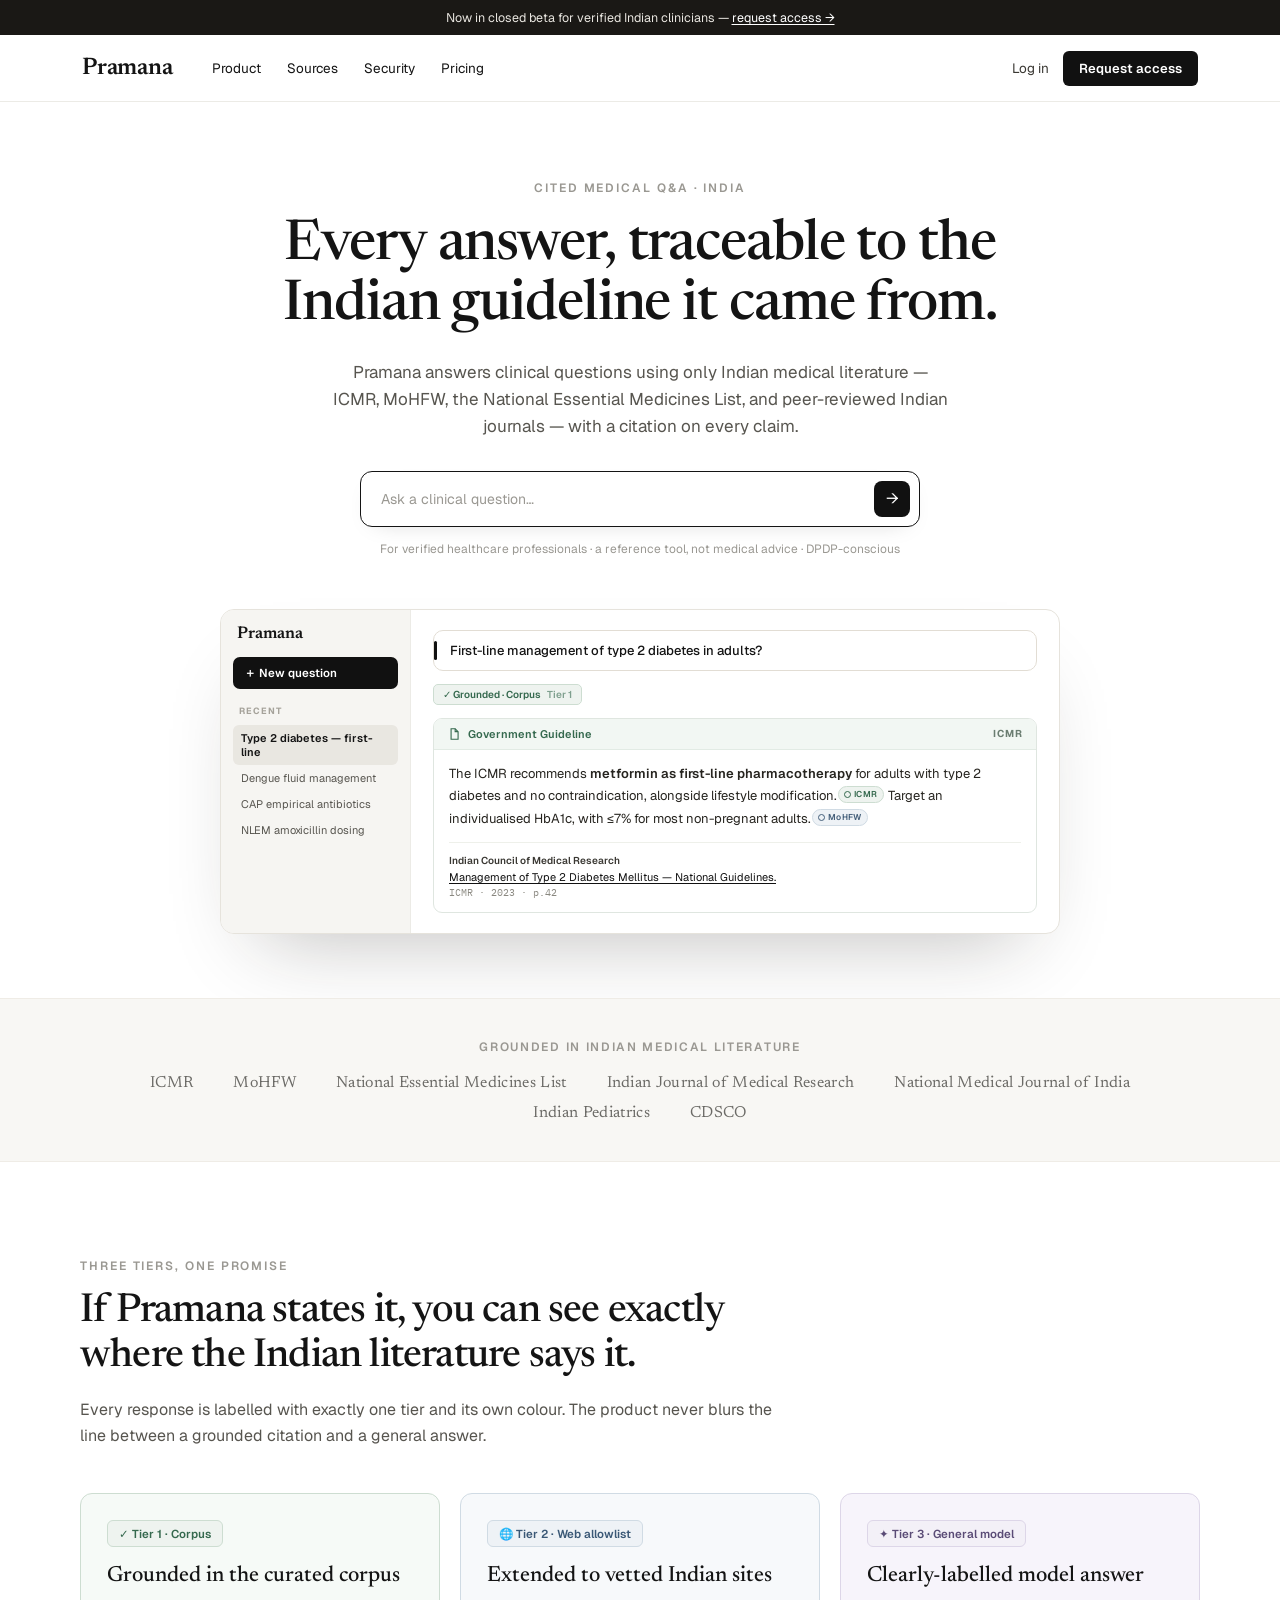
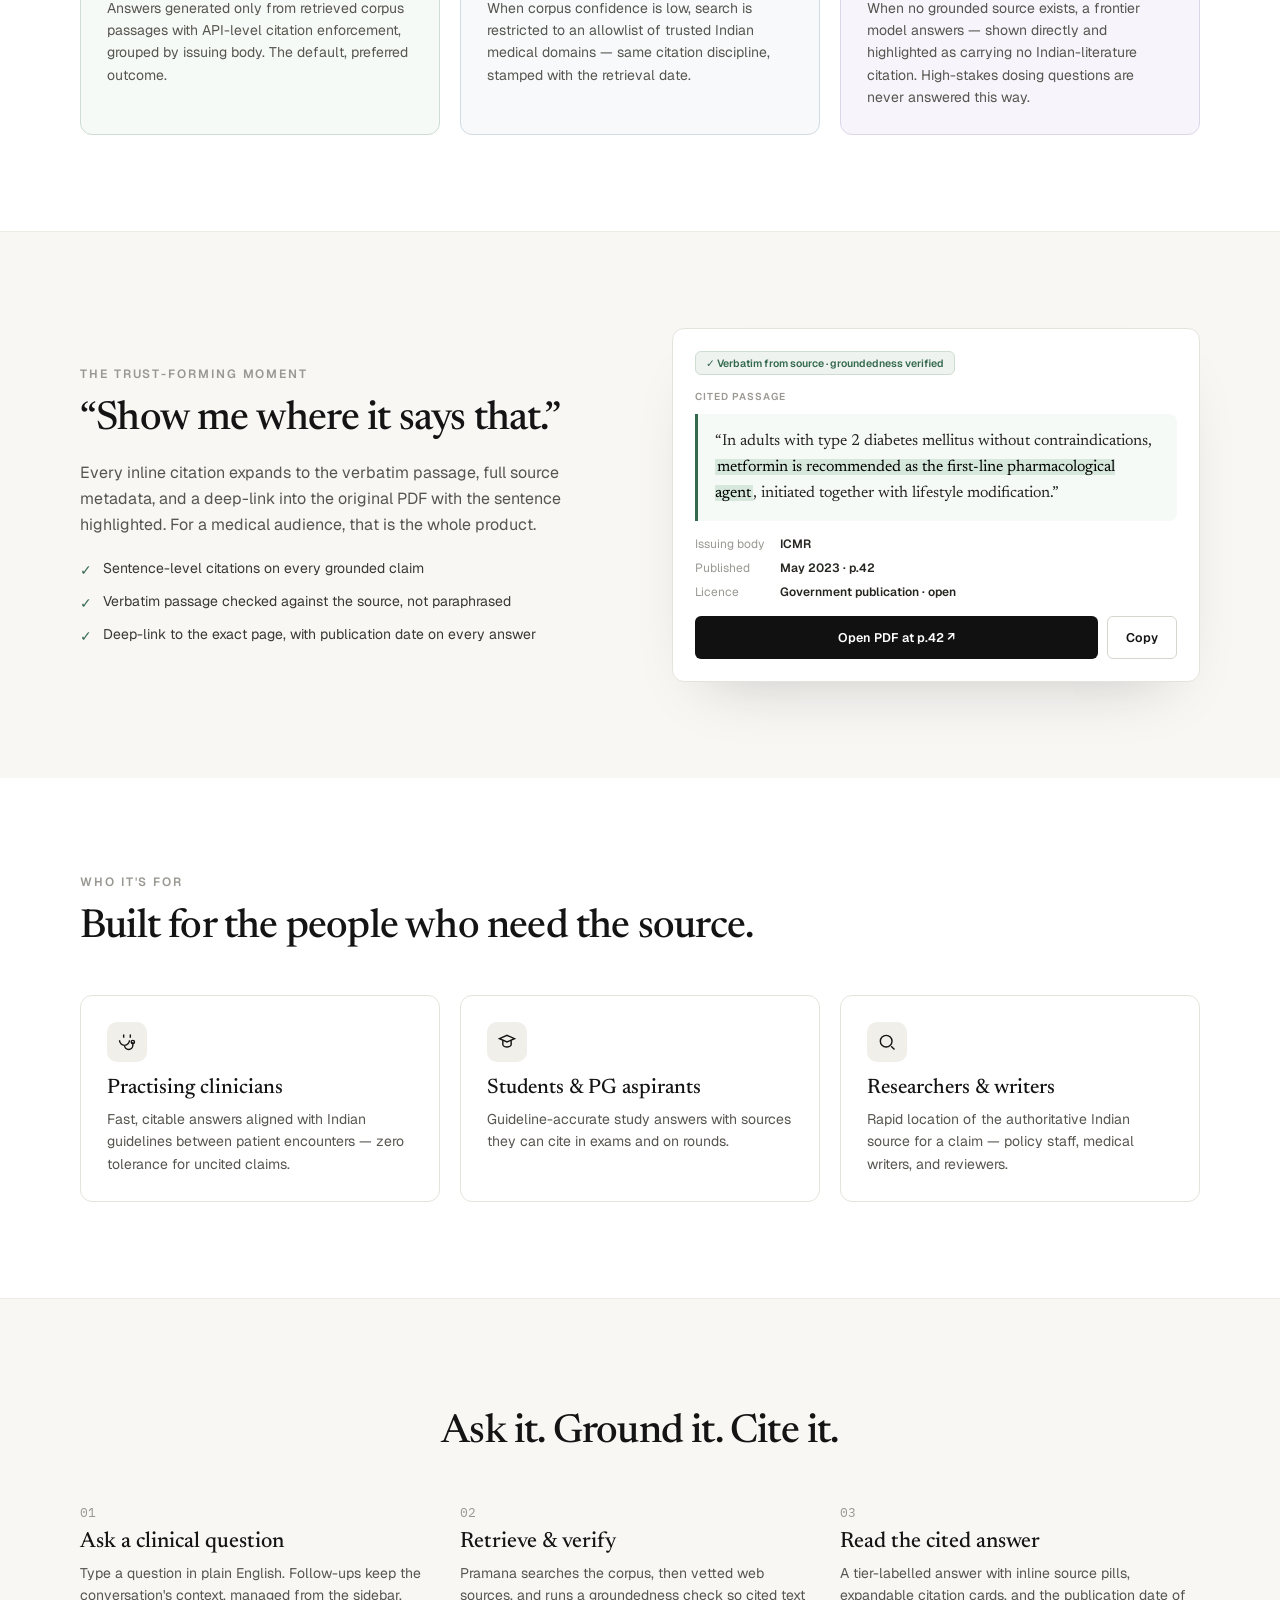
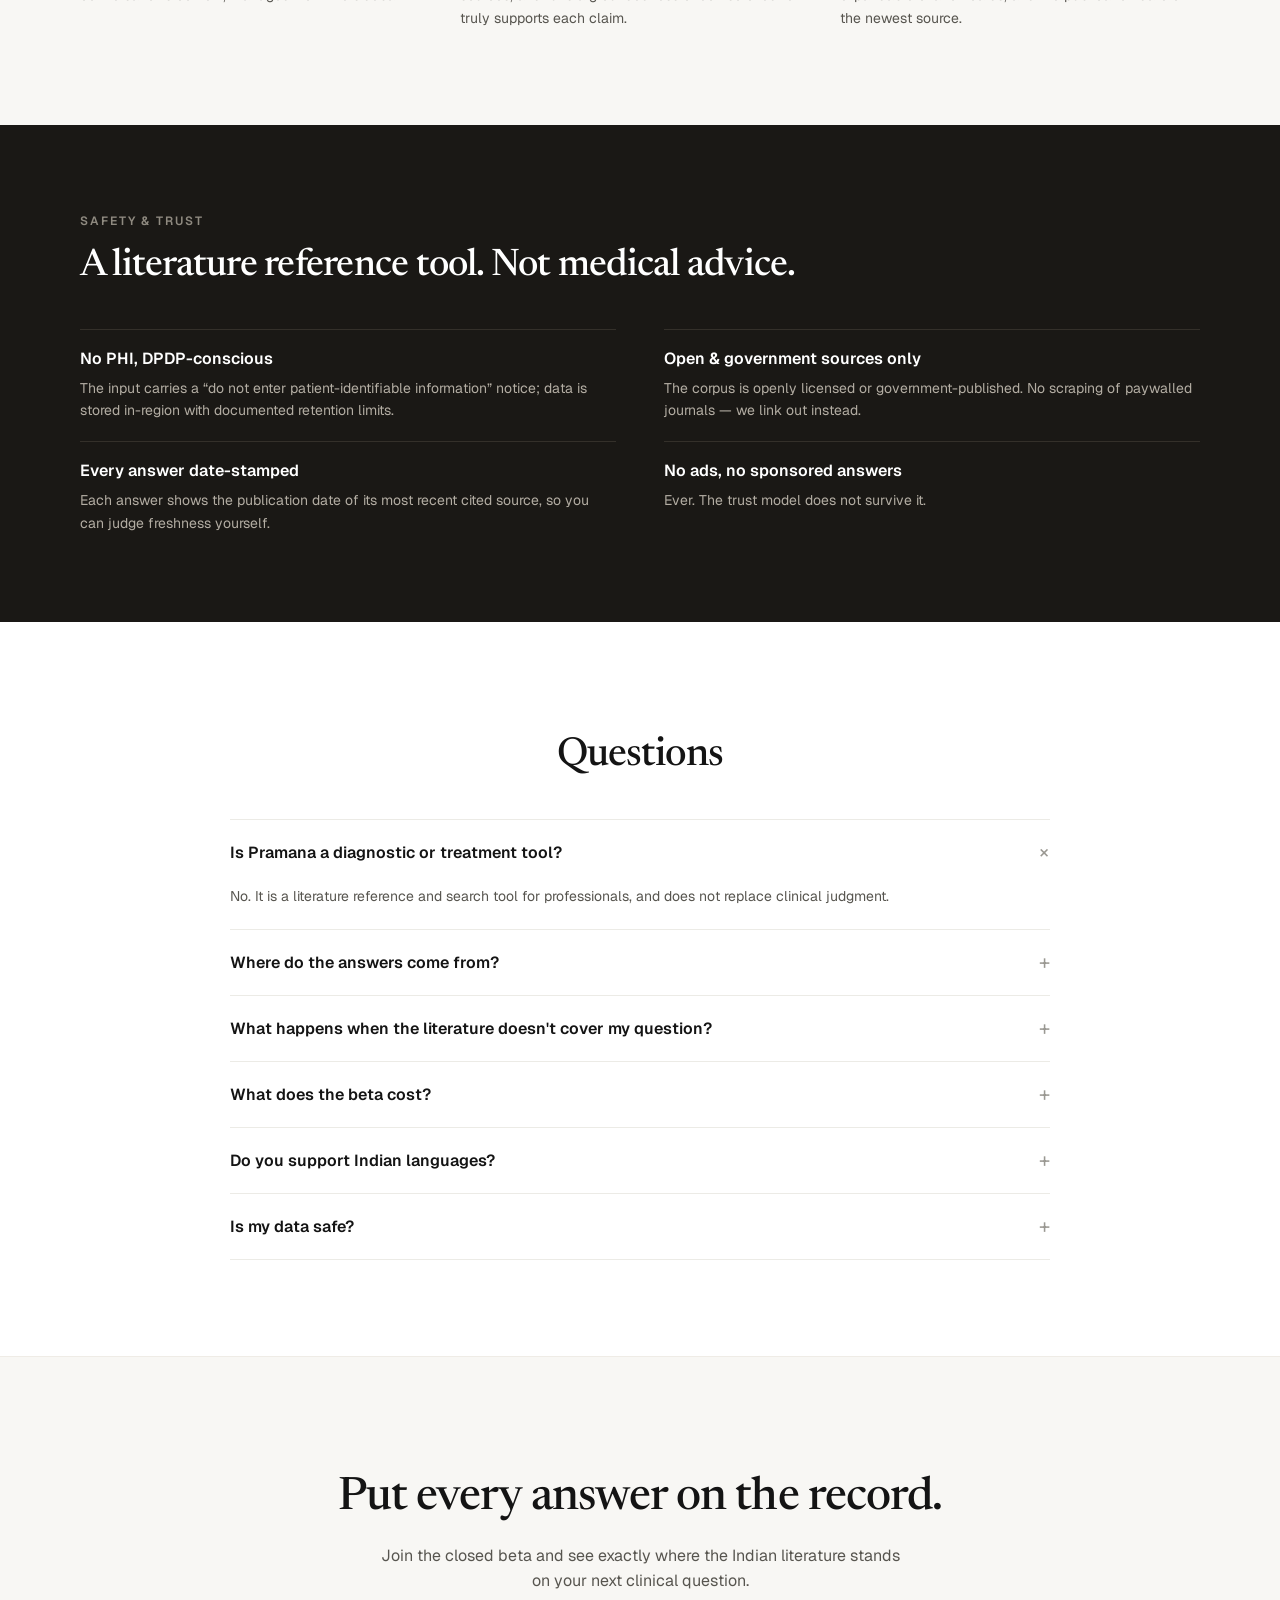
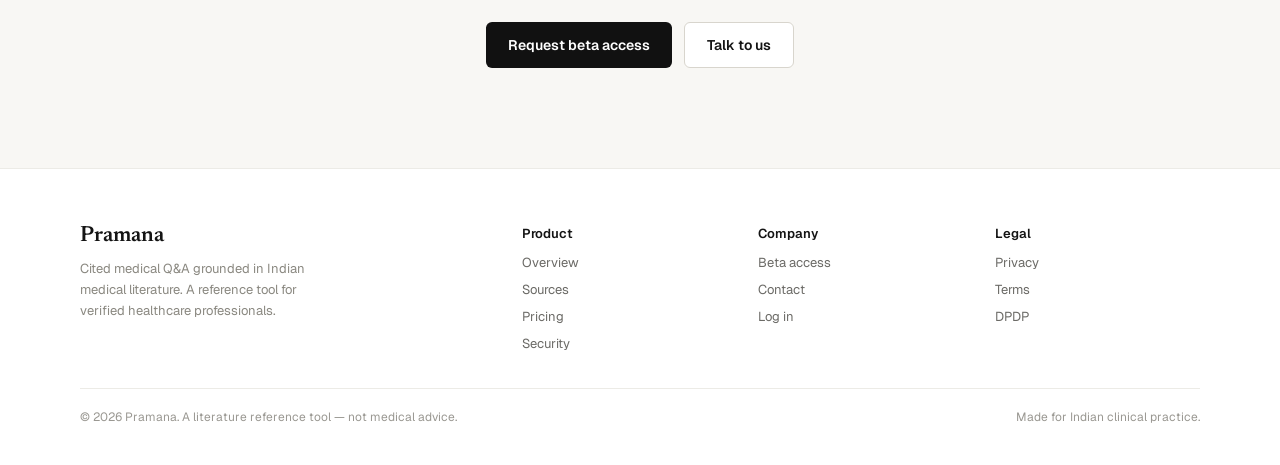
==== index.html @ a9b5ca3e "Pramana MVP prototype — marketing site, doctor app, admin portal Front-end implementation of the com" ====
<!DOCTYPE html>
<html lang="en">
<head>
<meta charset="utf-8">
<meta name="viewport" content="width=device-width, initial-scale=1">
<title>Pramana — Every answer, traceable to the Indian guideline it came from</title>
<link rel="preconnect" href="https://fonts.googleapis.com">
<link rel="preconnect" href="https://fonts.gstatic.com" crossorigin>
<link href="https://fonts.googleapis.com/css2?family=Geist:wght@400;500;600;700&family=Newsreader:opsz,wght@6..72,400;6..72,500;6..72,600&family=IBM+Plex+Mono:wght@400;500&display=swap" rel="stylesheet">
<link rel="stylesheet" href="css/styles.css">
<link rel="stylesheet" href="css/site.css">
</head>
<body class="sitepage">

  <div class="announce">Now in closed beta for verified Indian clinicians — <a data-open-access>request access →</a></div>

  <nav class="site-nav">
    <div class="wrap-n site-nav-inner">
      <div class="site-nav-l">
        <a class="site-logo" href="index.html">Pramana</a>
        <div class="site-links">
          <a href="#tiers">Product</a><a href="#sources">Sources</a><a href="#security">Security</a><a href="#pricing">Pricing</a>
        </div>
      </div>
      <div class="site-nav-r">
        <a class="login-link" href="app.html">Log in</a>
        <button class="cta-btn" data-open-access>Request access</button>
      </div>
    </div>
  </nav>

  <!-- HERO -->
  <header class="hero">
    <div class="hero-inner">
      <div class="eyebrow">Cited medical Q&amp;A · India</div>
      <h1>Every answer, traceable to the<br>Indian guideline it came from.</h1>
      <p class="hero-sub">Pramana answers clinical questions using only Indian medical literature — ICMR, MoHFW, the National Essential Medicines List, and peer-reviewed Indian journals — with a citation on every claim.</p>
      <form class="hero-ask" id="heroAsk">
        <input type="text" placeholder="Ask a clinical question…" aria-label="Ask a clinical question">
        <button type="submit" aria-label="Ask">→</button>
      </form>
      <div class="hero-trust">For verified healthcare professionals · a reference tool, not medical advice · DPDP-conscious</div>
    </div>

    <!-- product mock -->
    <div class="hero-mock">
      <div style="display:flex;">
        <div class="mock-side" style="width:190px;flex:none;background:#f6f5f2;border-right:1px solid #ecebe6;padding:14px 12px;">
          <div style="font-family:var(--serif);font-size:17px;font-weight:600;color:#141414;padding:2px 4px 14px;">Pramana</div>
          <div style="display:flex;align-items:center;gap:7px;background:#111;color:#fff;font-size:11.5px;font-weight:600;padding:8px 11px;border-radius:7px;">＋ New question</div>
          <div style="font-size:9px;font-weight:700;letter-spacing:.11em;text-transform:uppercase;color:#a5a29a;padding:16px 6px 8px;">Recent</div>
          <div style="padding:6px 8px;border-radius:6px;background:#e9e7e1;font-size:11px;font-weight:600;color:#141414;">Type 2 diabetes — first-line</div>
          <div style="padding:6px 8px;font-size:11px;color:#57554f;">Dengue fluid management</div>
          <div style="padding:6px 8px;font-size:11px;color:#57554f;">CAP empirical antibiotics</div>
          <div style="padding:6px 8px;font-size:11px;color:#57554f;">NLEM amoxicillin dosing</div>
        </div>
        <div style="flex:1;padding:20px 22px;text-align:left;">
          <div style="border:1px solid #e2ddd4;border-radius:10px;padding:11px 13px 11px 16px;position:relative;">
            <div style="position:absolute;left:0;top:10px;bottom:10px;width:3px;border-radius:3px;background:#111;"></div>
            <div style="font-size:13px;color:#141414;font-weight:500;">First-line management of type 2 diabetes in adults?</div>
          </div>
          <div style="margin-top:13px;display:inline-flex;align-items:center;gap:6px;background:#eef3ef;border:1px solid #cdddd1;color:#35694e;font-size:10px;font-weight:600;padding:3px 9px;border-radius:5px;">✓ Grounded · Corpus <span style="opacity:.6;">Tier&nbsp;1</span></div>
          <div style="margin-top:13px;border:1px solid #dfe6e0;border-radius:9px;overflow:hidden;">
            <div style="display:flex;align-items:center;justify-content:space-between;padding:8px 13px;background:#f2f7f3;border-bottom:1px solid #e2ebe4;">
              <div style="display:flex;align-items:center;gap:7px;color:#35694e;font-size:11px;font-weight:600;"><svg width="14" height="14" viewBox="0 0 24 24" fill="none" stroke="#35694e" stroke-width="1.9"><path d="M7 3h7l5 5v13H7z"/><path d="M14 3v5h5"/></svg>Government Guideline</div>
              <div style="font-size:10px;font-weight:700;letter-spacing:.09em;color:#6b7d71;">ICMR</div>
            </div>
            <div style="padding:13px 15px;">
              <div style="font-size:13px;line-height:1.75;color:#26241f;">The ICMR recommends <b style="font-weight:600;">metformin as first-line pharmacotherapy</b> for adults with type 2 diabetes and no contraindication, alongside lifestyle modification.<span class="pill"><span class="dotc"></span>ICMR</span> Target an individualised HbA1c, with ≤7% for most non-pregnant adults.<span class="pill mohfw"><span class="dotc"></span>MoHFW</span></div>
              <div style="margin-top:11px;padding-top:11px;border-top:1px solid #eef0ea;">
                <div style="font-size:10px;font-weight:600;color:#3a3833;">Indian Council of Medical Research</div>
                <a style="display:block;margin-top:3px;font-size:11px;color:#111;text-decoration:underline;text-underline-offset:2px;">Management of Type 2 Diabetes Mellitus — National Guidelines.</a>
                <div style="margin-top:2px;font-size:9.5px;color:#8a8880;font-family:var(--mono);">ICMR · 2023 · p.42</div>
              </div>
            </div>
          </div>
        </div>
      </div>
    </div>
  </header>

  <!-- TRUST STRIP -->
  <section class="trust" id="sources">
    <div class="eyebrow" style="letter-spacing:.14em;">Grounded in Indian medical literature</div>
    <div class="trust-row wrap">
      <span>ICMR</span><span>MoHFW</span><span>National Essential Medicines List</span><span>Indian Journal of Medical Research</span><span>National Medical Journal of India</span><span>Indian Pediatrics</span><span>CDSCO</span>
    </div>
  </section>

  <!-- THREE TIERS -->
  <section class="section" id="tiers">
    <div class="wrap">
      <div style="max-width:720px;">
        <div class="eyebrow">Three tiers, one promise</div>
        <h2>If Pramana states it, you can see exactly where the Indian literature says it.</h2>
        <p class="section-sub">Every response is labelled with exactly one tier and its own colour. The product never blurs the line between a grounded citation and a general answer.</p>
      </div>
      <div class="grid3">
        <div class="tier-card t1">
          <span class="tier-badge b1">✓ Tier 1 · Corpus</span>
          <h3>Grounded in the curated corpus</h3>
          <p>Answers generated only from retrieved corpus passages with API-level citation enforcement, grouped by issuing body. The default, preferred outcome.</p>
        </div>
        <div class="tier-card t2">
          <span class="tier-badge b2">🌐 Tier 2 · Web allowlist</span>
          <h3>Extended to vetted Indian sites</h3>
          <p>When corpus confidence is low, search is restricted to an allowlist of trusted Indian medical domains — same citation discipline, stamped with the retrieval date.</p>
        </div>
        <div class="tier-card t3">
          <span class="tier-badge b3">✦ Tier 3 · General model</span>
          <h3>Clearly-labelled model answer</h3>
          <p>When no grounded source exists, a frontier model answers — shown directly and highlighted as carrying no Indian-literature citation. High-stakes dosing questions are never answered this way.</p>
        </div>
      </div>
    </div>
  </section>

  <!-- CITATION FEATURE -->
  <section class="section alt" id="security">
    <div class="wrap grid2">
      <div>
        <div class="eyebrow">The trust-forming moment</div>
        <h2>“Show me where it says that.”</h2>
        <p class="section-sub">Every inline citation expands to the verbatim passage, full source metadata, and a deep-link into the original PDF with the sentence highlighted. For a medical audience, that is the whole product.</p>
        <div class="feature-checks">
          <div><span>✓</span>Sentence-level citations on every grounded claim</div>
          <div><span>✓</span>Verbatim passage checked against the source, not paraphrased</div>
          <div><span>✓</span>Deep-link to the exact page, with publication date on every answer</div>
        </div>
      </div>
      <div class="cite-demo">
        <span class="tier-badge b1" style="font-size:10.5px;padding:4px 10px;">✓ Verbatim from source · groundedness verified</span>
        <div style="margin-top:15px;font-size:10px;font-weight:600;letter-spacing:.1em;text-transform:uppercase;color:#9a9892;">Cited passage</div>
        <div class="cite-demo-quote">“In adults with type 2 diabetes mellitus without contraindications, <mark>metformin is recommended as the first-line pharmacological agent</mark>, initiated together with lifestyle modification.”</div>
        <dl class="cite-demo-grid">
          <dt>Issuing body</dt><dd>ICMR</dd>
          <dt>Published</dt><dd>May 2023 · p.42</dd>
          <dt>Licence</dt><dd>Government publication · open</dd>
        </dl>
        <div style="margin-top:16px;display:flex;gap:9px;">
          <button class="cta-btn" style="flex:1;padding:12px;font-size:12.5px;">Open PDF at p.42 ↗</button>
          <button class="ghost-btn" style="padding:12px 18px;font-size:12.5px;">Copy</button>
        </div>
      </div>
    </div>
  </section>

  <!-- AUDIENCE -->
  <section class="section">
    <div class="wrap">
      <div style="max-width:720px;">
        <div class="eyebrow">Who it's for</div>
        <h2>Built for the people who need the source.</h2>
      </div>
      <div class="grid3">
        <div class="aud-card">
          <div class="aud-icon"><svg width="20" height="20" viewBox="0 0 24 24" fill="none" stroke="currentColor" stroke-width="1.7"><path d="M8 3v4M16 3v4M3 10a6 6 0 0 0 12 0M9 16a5 5 0 0 0 10 0v-4"/><circle cx="19" cy="12" r="2"/></svg></div>
          <h3>Practising clinicians</h3>
          <p>Fast, citable answers aligned with Indian guidelines between patient encounters — zero tolerance for uncited claims.</p>
        </div>
        <div class="aud-card">
          <div class="aud-icon"><svg width="20" height="20" viewBox="0 0 24 24" fill="none" stroke="currentColor" stroke-width="1.7"><path d="M3 8l9-4 9 4-9 4z"/><path d="M7 10v5c0 1.5 2.2 3 5 3s5-1.5 5-3v-5"/></svg></div>
          <h3>Students &amp; PG aspirants</h3>
          <p>Guideline-accurate study answers with sources they can cite in exams and on rounds.</p>
        </div>
        <div class="aud-card">
          <div class="aud-icon"><svg width="20" height="20" viewBox="0 0 24 24" fill="none" stroke="currentColor" stroke-width="1.7"><circle cx="11" cy="11" r="7"/><path d="M21 21l-4-4"/></svg></div>
          <h3>Researchers &amp; writers</h3>
          <p>Rapid location of the authoritative Indian source for a claim — policy staff, medical writers, and reviewers.</p>
        </div>
      </div>
    </div>
  </section>

  <!-- HOW IT WORKS -->
  <section class="section alt">
    <div class="wrap">
      <h2 style="text-align:center;">Ask it. Ground it. Cite it.</h2>
      <div class="grid3" style="margin-top:48px;">
        <div class="step"><div class="step-num">01</div><h3>Ask a clinical question</h3><p>Type a question in plain English. Follow-ups keep the conversation's context, managed from the sidebar.</p></div>
        <div class="step"><div class="step-num">02</div><h3>Retrieve &amp; verify</h3><p>Pramana searches the corpus, then vetted web sources, and runs a groundedness check so cited text truly supports each claim.</p></div>
        <div class="step"><div class="step-num">03</div><h3>Read the cited answer</h3><p>A tier-labelled answer with inline source pills, expandable citation cards, and the publication date of the newest source.</p></div>
      </div>
    </div>
  </section>

  <!-- SAFETY -->
  <section class="dark">
    <div class="wrap">
      <div style="max-width:720px;">
        <div class="eyebrow">Safety &amp; trust</div>
        <h2>A literature reference tool. Not medical advice.</h2>
      </div>
      <div class="dark-grid">
        <div><h3>No PHI, DPDP-conscious</h3><p>The input carries a “do not enter patient-identifiable information” notice; data is stored in-region with documented retention limits.</p></div>
        <div><h3>Open &amp; government sources only</h3><p>The corpus is openly licensed or government-published. No scraping of paywalled journals — we link out instead.</p></div>
        <div><h3>Every answer date-stamped</h3><p>Each answer shows the publication date of its most recent cited source, so you can judge freshness yourself.</p></div>
        <div><h3>No ads, no sponsored answers</h3><p>Ever. The trust model does not survive it.</p></div>
      </div>
    </div>
  </section>

  <!-- FAQ -->
  <section class="section" id="pricing">
    <div style="max-width:820px;margin:0 auto;">
      <h2 style="text-align:center;">Questions</h2>
      <div style="margin-top:40px;" id="faq">
        <div class="faq-item open">
          <div class="faq-q"><h3>Is Pramana a diagnostic or treatment tool?</h3><span class="faq-toggle">+</span></div>
          <div class="faq-a"><p>No. It is a literature reference and search tool for professionals, and does not replace clinical judgment.</p></div>
        </div>
        <div class="faq-item">
          <div class="faq-q"><h3>Where do the answers come from?</h3><span class="faq-toggle">+</span></div>
          <div class="faq-a"><p>A hand-curated corpus of Indian medical literature — ICMR, MoHFW, the NLEM, and open-access Indian journals — plus a vetted allowlist of Indian medical domains.</p></div>
        </div>
        <div class="faq-item">
          <div class="faq-q"><h3>What happens when the literature doesn't cover my question?</h3><span class="faq-toggle">+</span></div>
          <div class="faq-a"><p>You get a general model answer, shown directly and clearly highlighted as carrying no Indian-literature citation — never disguised as a grounded answer. High-stakes dosing and interaction questions are withheld rather than answered without a source.</p></div>
        </div>
        <div class="faq-item">
          <div class="faq-q"><h3>What does the beta cost?</h3><span class="faq-toggle">+</span></div>
          <div class="faq-a"><p>The closed beta is free for verified clinicians — no card required. Pricing will be announced before general availability.</p></div>
        </div>
        <div class="faq-item">
          <div class="faq-q"><h3>Do you support Indian languages?</h3><span class="faq-toggle">+</span></div>
          <div class="faq-a"><p>Not in the MVP — English input and output for now. Hindi and other languages are on the roadmap.</p></div>
        </div>
        <div class="faq-item">
          <div class="faq-q"><h3>Is my data safe?</h3><span class="faq-toggle">+</span></div>
          <div class="faq-a"><p>No patient-identifiable information is solicited, data is handled in-region under DPDP-conscious practices, and retention limits are documented in the privacy policy.</p></div>
        </div>
      </div>
    </div>
  </section>

  <!-- FINAL CTA -->
  <section class="section alt" style="padding:100px 32px;">
    <div style="max-width:760px;margin:0 auto;text-align:center;">
      <h2 style="font-size:clamp(32px,4vw,46px);">Put every answer on the record.</h2>
      <p class="section-sub" style="max-width:540px;margin-left:auto;margin-right:auto;">Join the closed beta and see exactly where the Indian literature stands on your next clinical question.</p>
      <div style="margin-top:28px;display:flex;justify-content:center;gap:12px;flex-wrap:wrap;">
        <button class="cta-btn lg" data-open-access>Request beta access</button>
        <button class="ghost-btn" data-open-access>Talk to us</button>
      </div>
    </div>
  </section>

  <!-- FOOTER -->
  <footer class="site-footer">
    <div class="wrap footer-grid">
      <div>
        <div style="font-family:var(--serif);font-size:22px;font-weight:600;color:var(--ink);">Pramana</div>
        <p style="font-size:13px;line-height:1.6;color:var(--faint);margin:12px 0 0;max-width:260px;">Cited medical Q&amp;A grounded in Indian medical literature. A reference tool for verified healthcare professionals.</p>
      </div>
      <div class="footer-col"><div class="footer-head">Product</div><a href="#tiers">Overview</a><a href="#sources">Sources</a><a href="#pricing">Pricing</a><a href="#security">Security</a></div>
      <div class="footer-col"><div class="footer-head">Company</div><a data-open-access>Beta access</a><a data-open-access>Contact</a><a href="app.html">Log in</a></div>
      <div class="footer-col"><div class="footer-head">Legal</div><a>Privacy</a><a>Terms</a><a>DPDP</a></div>
    </div>
    <div class="wrap footer-base">
      <div>© 2026 Pramana. A literature reference tool — not medical advice.</div>
      <div>Made for Indian clinical practice.</div>
    </div>
  </footer>

  <!-- REQUEST ACCESS MODAL -->
  <div class="modal" id="accessModal" hidden>
    <div class="modal-scrim" data-close-access></div>
    <div class="modal-card" role="dialog" aria-modal="true" aria-label="Request beta access">
      <button class="modal-close" data-close-access aria-label="Close">×</button>
      <div id="accessFormWrap">
        <div class="modal-title">Request beta access</div>
        <p class="modal-sub">The closed beta is limited to verified Indian healthcare professionals. We review every request by hand — expect a reply within a week.</p>
        <form class="m-form" id="accessForm" autocomplete="off">
          <div class="m-field"><label>Full name</label><input id="raName" type="text" placeholder="Dr. …"></div>
          <div class="m-row">
            <div class="m-field"><label>Medical registration no.</label><input id="raReg" type="text" placeholder="e.g. 45678"></div>
            <div class="m-field"><label>State medical council</label>
              <select id="raCouncil">
                <option value="">Select…</option>
                <option>National Medical Commission</option><option>Maharashtra</option><option>Karnataka</option>
                <option>Tamil Nadu</option><option>Delhi</option><option>Kerala</option><option>Telangana</option>
                <option>West Bengal</option><option>Other</option>
              </select>
            </div>
          </div>
          <div class="m-row">
            <div class="m-field"><label>Specialty</label><input id="raSpec" type="text" placeholder="e.g. Internal medicine"></div>
            <div class="m-field"><label>Institution</label><input id="raInst" type="text" placeholder="Hospital / clinic / college"></div>
          </div>
          <div class="m-field"><label>Work email</label><input id="raEmail" type="email" placeholder="you@hospital.in"></div>
          <button class="cta-btn lg" type="submit" style="width:100%;margin-top:4px;">Request access</button>
          <p class="m-note">Registration details are used only to verify professional status during the beta. Free for beta — no card required.</p>
        </form>
      </div>
      <div class="m-success" id="accessSuccess" hidden>
        <div class="tickring">✓</div>
        <h3>Request received</h3>
        <p>Thanks — we verify every request by hand. You'll hear from us at the email you provided, usually within a week.</p>
      </div>
    </div>
  </div>

  <script src="js/site.js"></script>
</body>
</html>
---- css/styles.css ----
/* ============================================================
   Pramana — design tokens lifted from the User Flow canvas
   ============================================================ */
:root{
  /* surface */
  --canvas:#f2f0ec;
  --dot:#dbd7cf;
  --paper:#ffffff;
  --paper-soft:#f8f7f4;
  --line:#e6e3dc;
  --line-2:#e2ddd4;
  --line-soft:#efece6;
  --hair:#f1efe9;

  /* ink */
  --ink:#141414;
  --ink-2:#1c1a17;
  --body:#3a3833;
  --muted:#57554f;
  --muted-2:#6b6a66;
  --faint:#8a8880;
  --faint-2:#9a9892;
  --disabled:#c3bfb6;

  /* Tier 1 — corpus / green */
  --t1:#35694e;
  --t1-bg:#eef3ef;
  --t1-br:#cdddd1;
  --t1-soft:#f2f7f3;
  --t1-quote:#f6faf7;
  --t1-mark:#d6e7dc;

  /* Tier 2 — web allowlist / blue */
  --t2:#3a5876;
  --t2-ink:#445f7a;
  --t2-bg:#eef2f6;
  --t2-br:#d0dbe4;
  --t2-soft:#f2f5f9;

  /* Tier 3 — general model / purple */
  --t3:#6a5a86;
  --t3-ink:#5a4b76;
  --t3-bg:#f3f0f7;
  --t3-br:#ddd6e8;
  --t3-soft:#ece6f2;
  --t3-paper:#fdfbff;

  --radius-card:10px;
  --radius-block:9px;
  --shadow-card:0 20px 44px -26px rgba(30,28,24,.22);
  --shadow-pop:0 24px 60px -22px rgba(30,28,24,.34);

  --sans:'Geist',system-ui,-apple-system,sans-serif;
  --serif:'Newsreader',Georgia,serif;
  --mono:'IBM Plex Mono',ui-monospace,monospace;
}

*{box-sizing:border-box;}
html,body{height:100%;}
body{
  margin:0;
  font-family:var(--sans);
  color:var(--ink-2);
  background:var(--canvas);
  background-image:radial-gradient(var(--dot) 1px,transparent 1px);
  background-size:27px 27px;
  -webkit-font-smoothing:antialiased;
  text-rendering:optimizeLegibility;
}
a{color:var(--ink);text-decoration:none;}
button{font-family:inherit;}

/* ---- stage / device frame ---- */
.stage{
  min-height:100%;
  display:flex;
  align-items:center;
  justify-content:center;
  padding:32px 20px;
}
.app{
  width:100%;
  max-width:560px;
  height:min(880px,calc(100vh - 64px));
  background:var(--paper);
  border:1px solid var(--line);
  border-radius:16px;
  box-shadow:var(--shadow-card);
  display:flex;
  flex-direction:column;
  overflow:hidden;
  position:relative;
}

/* ---- top bar ---- */
.topbar{
  height:54px;flex:none;
  display:flex;align-items:center;justify-content:space-between;
  padding:0 18px;
  border-bottom:1px solid var(--line-soft);
}
.brand{display:flex;align-items:baseline;gap:9px;}
.brand-name{font-family:var(--serif);font-size:18px;font-weight:600;color:var(--ink);letter-spacing:-.01em;}
.brand-tag{font-size:9.5px;font-weight:600;letter-spacing:.11em;text-transform:uppercase;color:var(--faint-2);}
.icon-btn{
  width:32px;height:32px;border-radius:8px;border:1px solid var(--line-2);
  background:var(--paper);color:var(--muted);display:flex;align-items:center;justify-content:center;
  cursor:pointer;transition:background .15s,border-color .15s;
}
.icon-btn:hover{background:var(--paper-soft);border-color:#d8d3c9;color:var(--ink);}

/* ---- viewport (scroll region) ---- */
.viewport{
  flex:1;min-height:0;overflow-y:auto;overflow-x:hidden;
  scroll-behavior:smooth;
}
.viewport::-webkit-scrollbar{width:9px;}
.viewport::-webkit-scrollbar-thumb{background:#e0dbd1;border-radius:9px;border:2px solid var(--paper);}

.screen{padding:22px 24px 26px;animation:fade .34s ease both;}
@keyframes fade{from{opacity:0;transform:translateY(6px);}to{opacity:1;transform:none;}}

/* ============================================================
   SCREEN 1 — First run / consent
   ============================================================ */
.consent{background:var(--paper-soft);min-height:100%;display:flex;flex-direction:column;justify-content:center;gap:16px;padding:34px 30px;}
.consent-badge{
  width:46px;height:46px;border-radius:10px;background:var(--ink);color:#fff;
  display:flex;align-items:center;justify-content:center;
}
.consent h1{font-family:var(--serif);font-size:28px;font-weight:500;color:var(--ink);letter-spacing:-.01em;margin:0;}
.consent-lead{font-size:13px;line-height:1.62;color:var(--muted);margin:0;}
.consent-lead b{color:var(--ink);font-weight:600;}
.consent-list{display:flex;flex-direction:column;gap:10px;margin:2px 0 0;}
.consent-list li{display:flex;gap:9px;align-items:flex-start;font-size:12.5px;color:var(--body);list-style:none;}
.consent-list .tick{color:var(--t1);margin-top:1px;flex:none;}
.consent-check{
  display:flex;gap:10px;align-items:center;margin-top:6px;padding:12px 14px;
  background:var(--paper);border:1px solid var(--line-2);border-radius:8px;
  font-size:12.5px;color:var(--body);cursor:pointer;user-select:none;transition:border-color .15s;
}
.consent-check:hover{border-color:#d8d3c9;}
.checkbox{
  width:19px;height:19px;border-radius:5px;border:1.5px solid #cdc7bb;background:var(--paper);
  display:inline-flex;align-items:center;justify-content:center;color:#fff;flex:none;transition:all .15s;
}
.consent-check[aria-checked="true"] .checkbox,.checkbox.on{background:var(--ink);border-color:var(--ink);}
.checkbox svg{opacity:0;transition:opacity .12s;}
.consent-check[aria-checked="true"] .checkbox svg,.checkbox.on svg{opacity:1;}
.consent ul{margin:0;padding:0;}

/* ---- buttons ---- */
.btn{
  border:none;border-radius:7px;font-size:13px;font-weight:600;padding:13px;cursor:pointer;
  font-family:inherit;transition:opacity .15s,transform .05s,background .15s;
  display:flex;align-items:center;justify-content:center;gap:8px;
}
.btn:active{transform:translateY(1px);}
.btn-dark{background:var(--ink);color:#fff;}
.btn-dark:hover{background:#000;}
.btn-dark[disabled]{background:var(--disabled);cursor:not-allowed;opacity:1;}
.btn-ghost{background:var(--paper);border:1px solid var(--line-2);color:var(--body);}
.btn-ghost:hover{background:var(--paper-soft);border-color:#d8d3c9;}

/* ============================================================
   SCREEN 2 — Empty home
   ============================================================ */
.home-hero{text-align:center;margin-top:14px;}
.home-hero h2{font-family:var(--serif);font-size:26px;font-weight:500;color:var(--ink);letter-spacing:-.01em;line-height:1.22;margin:0;}
.home-privacy{margin-top:12px;display:flex;justify-content:center;align-items:center;gap:6px;font-size:10.5px;color:var(--t1);font-weight:600;}
.chips{margin-top:24px;display:flex;flex-wrap:wrap;justify-content:center;gap:8px;}
.chip{
  display:flex;align-items:center;gap:6px;border:1px solid var(--line-2);border-radius:999px;
  padding:8px 13px;font-size:11px;color:var(--body);cursor:pointer;background:var(--paper);transition:all .15s;
}
.chip:hover{border-color:#c9c3b7;background:var(--paper-soft);}
.chip svg{color:var(--muted-2);flex:none;}
.section-label{margin-top:28px;font-size:10px;font-weight:600;letter-spacing:.12em;text-transform:uppercase;color:var(--faint-2);}
.suggests{margin-top:12px;display:flex;flex-direction:column;gap:9px;}
.suggest{
  display:flex;align-items:center;gap:11px;padding:12px 14px;border:1px solid var(--line);border-radius:8px;
  font-size:12.5px;color:var(--body);cursor:pointer;background:var(--paper);transition:all .15s;text-align:left;
}
.suggest:hover{border-color:#d3cec3;background:var(--paper-soft);transform:translateY(-1px);}
.suggest .arrow{color:var(--ink);flex:none;}
.home-foot{
  margin-top:22px;padding:11px 14px;border:1px solid var(--line-soft);border-radius:8px;background:var(--paper-soft);
  font-size:9.5px;color:var(--faint-2);text-align:center;line-height:1.5;
}

/* ============================================================
   SCREEN 3 — Retrieving
   ============================================================ */
.query-echo{
  border:1px solid var(--line-2);border-radius:10px;padding:12px 14px 12px 17px;position:relative;background:var(--paper);
}
.query-echo::before{content:"";position:absolute;left:0;top:11px;bottom:11px;width:3px;border-radius:3px;background:var(--ink);}
.query-echo p{margin:0;font-size:13px;line-height:1.5;color:var(--ink);font-weight:500;}
.thinking{display:flex;align-items:center;gap:8px;font-size:11.5px;color:var(--muted-2);font-weight:500;margin:16px 0;}
.retrieve-card{border:1px solid var(--line);border-radius:var(--radius-block);padding:17px;display:flex;flex-direction:column;gap:13px;}
.retrieve-card h3{margin:0;font-size:11px;font-weight:600;color:var(--ink);letter-spacing:.04em;text-transform:uppercase;}
.rstep{display:flex;align-items:center;gap:11px;font-size:12.5px;color:var(--faint-2);transition:color .3s;}
.rstep.active{color:var(--ink);font-weight:600;}
.rstep.done{color:var(--body);}
.rstep .dot{width:17px;height:17px;border-radius:50%;border:1.5px solid var(--line-2);flex:none;display:inline-flex;align-items:center;justify-content:center;font-size:9px;color:#fff;transition:all .3s;}
.rstep.done .dot{background:var(--t1);border-color:var(--t1);}
.rstep.active .dot{border:2px solid #d8d3c9;border-top-color:var(--ink);animation:spin .7s linear infinite;background:transparent;}
.progress-bar{height:8px;border-radius:5px;margin-top:4px;background:linear-gradient(90deg,#f1efe9 30%,#e4e0d7 50%,#f1efe9 70%);background-size:220% 100%;animation:shimmer 1.3s linear infinite;}
@keyframes shimmer{from{background-position:120% 0;}to{background-position:-120% 0;}}
.retrieve-note{font-size:10.5px;color:var(--faint-2);text-align:center;margin:14px 0 0;}
.spinner{width:15px;height:15px;border-radius:50%;border:2px solid #d8d3c9;border-top-color:var(--ink);display:inline-block;flex:none;animation:spin .7s linear infinite;}
@keyframes spin{to{transform:rotate(360deg);}}

/* ============================================================
   SCREEN 4–7 — Answers
   ============================================================ */
.answer-head{display:flex;align-items:center;justify-content:space-between;gap:8px;margin:14px 0 0;flex-wrap:wrap;}
.answer-meta{display:flex;align-items:center;gap:9px;flex-wrap:wrap;}
.stamp{font-size:10px;color:var(--faint-2);}
.finished{display:flex;align-items:center;gap:5px;font-size:10px;color:var(--faint);cursor:pointer;}

/* tier badge */
.badge{display:inline-flex;align-items:center;gap:6px;font-size:10px;font-weight:600;padding:4px 10px;border-radius:5px;}
.badge .t{opacity:.6;}
.badge-t1{background:var(--t1-bg);border:1px solid var(--t1-br);color:var(--t1);}
.badge-t2{background:var(--t2-bg);border:1px solid var(--t2-br);color:var(--t2);}
.badge-t3{background:var(--t3-bg);border:1px solid var(--t3-br);color:var(--t3-ink);}

/* source-grouped answer card */
.src-card{border:1px solid var(--t1-br);border-radius:var(--radius-block);overflow:hidden;margin-top:14px;}
.src-card.web{border-color:var(--t2-br);}
.src-head{display:flex;align-items:center;justify-content:space-between;padding:9px 14px;background:var(--t1-soft);border-bottom:1px solid #e2ebe4;}
.src-card.web .src-head{background:var(--t2-soft);border-bottom-color:#e0e7ef;}
.src-head-l{display:flex;align-items:center;gap:8px;font-size:11px;font-weight:600;color:var(--t1);}
.src-card.web .src-head-l{color:var(--t2);}
.src-head-r{font-size:10px;font-weight:700;letter-spacing:.08em;color:#6b7d71;}
.src-card.web .src-head-r{color:#6b7684;}
.src-body{padding:14px 15px;}
.src-body .prose{font-size:12.5px;line-height:1.78;color:#26241f;}
.src-body .prose b{font-weight:600;}
.src-foot{margin-top:12px;padding-top:12px;border-top:1px solid var(--hair);}
.src-issuer{font-size:10px;font-weight:600;color:var(--body);}
.src-title-link{display:block;margin-top:3px;font-size:10.5px;color:var(--ink);text-decoration:underline;text-underline-offset:2px;line-height:1.4;cursor:pointer;}
.src-cite{margin-top:3px;font-size:9.5px;color:var(--faint);font-family:var(--mono);}

/* inline citation pill */
.pill{
  display:inline-flex;align-items:center;gap:3px;font-size:8.5px;font-weight:600;letter-spacing:.03em;
  padding:1px 6px 1px 5px;border-radius:9px;vertical-align:2px;line-height:1.5;margin:0 1px;cursor:pointer;
  border:1px solid var(--t1-br);background:var(--t1-bg);color:var(--t1);transition:filter .12s;
}
.pill:hover{filter:brightness(.96);}
.pill.mohfw,.pill.web{border-color:var(--t2-br);background:var(--t2-bg);color:var(--t2-ink);}
.pill .dotc{width:7px;height:7px;border-radius:50%;border:1.5px solid currentColor;flex:none;}

/* action row */
.act-row{display:flex;align-items:center;gap:16px;color:#b3afa6;padding:2px;margin-top:12px;}
.act-row .spacer{margin-left:auto;font-size:10px;color:var(--faint-2);}
.act-row .act{cursor:pointer;transition:color .15s;}
.act-row .act:hover{color:var(--muted-2);}

/* references / follow-ups */
.block{border-top:1px solid var(--line-soft);padding-top:13px;margin-top:14px;}
.block-title{display:flex;align-items:center;gap:7px;font-size:11px;font-weight:600;color:var(--ink);}
.ref{margin-top:9px;font-size:10.5px;line-height:1.45;}
.ref a{color:var(--ink);text-decoration:underline;text-underline-offset:2px;cursor:pointer;}
.ref-meta{margin-top:2px;color:var(--faint);font-size:9.5px;}
.tag{background:var(--t2-bg);color:var(--t2);border-radius:4px;padding:1px 6px;font-weight:600;}
.followups{border:1px solid var(--line);border-radius:var(--radius-block);padding:13px 15px;margin-top:14px;}
.followup{display:flex;align-items:center;justify-content:space-between;gap:10px;padding:10px 0 0;font-size:11.5px;color:var(--body);cursor:pointer;transition:color .12s;}
.followup:hover{color:var(--ink);}
.followup + .followup{margin-top:9px;border-top:1px solid var(--hair);}
.followup .chev{color:var(--faint-2);}

/* tier-2 note + snapshot */
.notice{font-size:10.5px;border-radius:7px;padding:8px 11px;display:flex;align-items:flex-start;gap:7px;margin-top:12px;line-height:1.5;}
.notice-blue{color:var(--t2);background:var(--t2-bg);border:1px solid #dbe3ea;}
.notice svg{flex:none;margin-top:1px;}
.snapshot{display:inline-flex;align-items:center;gap:7px;font-size:10px;color:var(--muted-2);background:var(--paper-soft);border:1px solid var(--line-soft);border-radius:7px;padding:7px 11px;margin-top:14px;line-height:1.5;}
.snapshot b{color:var(--body);font-weight:600;margin:0 2px;}

/* tier 3 */
.t3-banner{
  display:flex;align-items:center;gap:8px;padding:10px 16px;margin:-22px -24px 0;
  background:var(--t3-soft);border-bottom:1px solid #d5cbe4;font-size:10.5px;color:var(--t3-ink);font-weight:600;
}
.screen.t3{background:var(--t3-paper);}
.t3-prose{font-size:13px;line-height:1.72;color:var(--body);margin-top:14px;}
.t3-prose b{font-weight:600;}
.t3-warn{border-left:3px solid #9e8fbb;background:var(--t3-bg);padding:13px 15px;border-radius:0 8px 8px 0;font-size:11.5px;line-height:1.58;color:var(--t3-ink);margin-top:14px;}
.t3-warn b{font-weight:600;}
.t3-actions{display:flex;gap:10px;margin-top:16px;}
.t3-actions .btn-ghost{flex:1;padding:11px;font-size:11.5px;}

/* ============================================================
   Citation overlay (Screen 5)
   ============================================================ */
.overlay{position:absolute;inset:0;z-index:50;display:flex;justify-content:flex-end;}
.overlay-scrim{position:absolute;inset:0;background:rgba(28,26,23,.28);animation:fade .2s ease both;}
.citation-panel{
  position:relative;width:min(460px,88%);height:100%;background:var(--paper);
  box-shadow:var(--shadow-pop);display:flex;flex-direction:column;overflow:hidden;
  animation:slideIn .28s cubic-bezier(.2,.7,.3,1) both;
}
@keyframes slideIn{from{transform:translateX(24px);opacity:.4;}to{transform:none;opacity:1;}}
.cite-top{height:54px;flex:none;display:flex;align-items:center;justify-content:space-between;padding:0 16px;border-bottom:1px solid var(--line-soft);}
.cite-top-l{display:flex;align-items:center;gap:10px;font-size:13px;font-weight:600;color:var(--ink);}
.cite-back,.cite-close{color:var(--faint-2);cursor:pointer;background:none;border:none;display:flex;align-items:center;padding:4px;border-radius:6px;transition:background .15s,color .15s;}
.cite-back:hover,.cite-close:hover{background:var(--paper-soft);color:var(--ink);}
.cite-close{font-size:18px;line-height:1;}
.cite-body{flex:1;min-height:0;overflow-y:auto;padding:22px;display:flex;flex-direction:column;gap:16px;}
.verified-chip{display:inline-flex;align-self:flex-start;align-items:center;gap:7px;background:var(--t1-bg);border:1px solid var(--t1-br);color:var(--t1);font-size:10.5px;font-weight:600;padding:5px 11px;border-radius:5px;}
.cite-eyebrow{font-size:10px;font-weight:600;letter-spacing:.1em;text-transform:uppercase;color:var(--faint-2);}
.cite-quote{border-left:3px solid var(--t1);background:var(--t1-quote);padding:16px 18px;border-radius:0 8px 8px 0;font-family:var(--serif);font-size:15.5px;line-height:1.62;color:#26241f;}
.cite-quote mark{background:var(--t1-mark);padding:0 3px;border-radius:2px;}
.cite-grid{display:grid;grid-template-columns:auto 1fr;gap:10px 16px;font-size:11.5px;align-items:baseline;}
.cite-grid dt{color:var(--faint-2);margin:0;}
.cite-grid dd{color:#26241f;font-weight:600;margin:0;}
.cite-grid dd.mono{color:var(--muted);font-family:var(--mono);font-size:10.5px;font-weight:400;}
.cite-actions{display:flex;gap:10px;margin-top:2px;}
.cite-actions .btn{flex:none;}
.cite-actions .btn-dark{flex:1;padding:13px;}
.cite-hint{display:flex;gap:8px;align-items:flex-start;font-size:10px;color:var(--faint-2);line-height:1.5;}
.cite-hint svg{flex:none;margin-top:1px;}

/* ---- composer ---- */
.composer{flex:none;padding:12px 16px 14px;border-top:1px solid var(--line-soft);background:var(--paper);}
.qbar{display:flex;align-items:center;gap:9px;border:1.5px solid var(--line-2);border-radius:11px;padding:9px 9px 9px 15px;transition:border-color .18s,box-shadow .18s;background:var(--paper);}
.qbar:focus-within{border-color:var(--ink);box-shadow:0 1px 0 rgba(20,20,20,.04);}
.qbar.hero{border-color:var(--ink);}
.qinput{flex:1;border:none;outline:none;font-family:inherit;font-size:13px;color:var(--ink);background:transparent;}
.qinput::placeholder{color:var(--faint-2);}
.send-btn{width:32px;height:32px;border-radius:8px;border:none;background:var(--ink);color:#fff;display:flex;align-items:center;justify-content:center;cursor:pointer;flex:none;transition:background .15s,transform .05s;}
.send-btn:hover{background:#000;}
.send-btn:active{transform:translateY(1px);}
.send-btn[disabled]{background:var(--disabled);cursor:not-allowed;}
.composer-note{margin:7px 0 0;font-size:9.5px;color:var(--faint-2);padding-left:2px;}

[hidden]{display:none !important;}

/* responsive */
@media (max-width:600px){
  .stage{padding:0;}
  .app{max-width:none;height:100vh;border-radius:0;border:none;}
  .cite-grid{grid-template-columns:1fr;gap:3px 0;}
  .cite-grid dt{margin-top:8px;}
}
---- css/site.css ----
/* ============================================================
   Pramana — marketing site (Home canvas)
   Standalone: loads after styles.css for tokens only.
   ============================================================ */
body.sitepage{background:#fff;background-image:none;overflow-x:hidden;overflow-y:auto;}

.wrap{max-width:1120px;margin:0 auto;}
.wrap-n{max-width:1180px;margin:0 auto;}

/* announcement */
.announce{background:#1a1815;color:#e8e5df;font-size:12.5px;text-align:center;padding:9px 16px;}
.announce a{color:#fff;text-decoration:underline;text-underline-offset:2px;cursor:pointer;}

/* nav */
.site-nav{position:sticky;top:0;z-index:50;background:rgba(255,255,255,.9);backdrop-filter:blur(8px);border-bottom:1px solid #ecebe6;}
.site-nav-inner{height:66px;display:flex;align-items:center;justify-content:space-between;padding:0 32px;}
.site-nav-l{display:flex;align-items:center;gap:40px;}
.site-logo{font-family:var(--serif);font-size:24px;font-weight:600;color:var(--ink);letter-spacing:-.01em;text-decoration:none;}
.site-links{display:flex;gap:26px;font-size:13.5px;color:var(--body);}
.site-links a{cursor:pointer;transition:color .15s;}
.site-nav-r{display:flex;align-items:center;gap:14px;}
.login-link{font-size:13.5px;color:var(--body);cursor:pointer;}
.cta-btn{background:#111;color:#fff;font-size:13px;font-weight:600;padding:9px 16px;border-radius:6px;cursor:pointer;border:none;font-family:inherit;transition:background .15s;}
.cta-btn:hover{background:#000;}
.cta-btn.lg{font-size:14px;padding:13px 22px;}
.ghost-btn{background:#fff;border:1px solid #d8d5cd;color:var(--ink);font-size:14px;font-weight:600;padding:13px 22px;border-radius:6px;cursor:pointer;font-family:inherit;transition:border-color .15s;}
.ghost-btn:hover{border-color:#b9b5ab;}

/* hero */
.hero{padding:78px 32px 64px;background:#fff;}
.hero-inner{max-width:900px;margin:0 auto;text-align:center;}
.eyebrow{font-size:12px;font-weight:600;letter-spacing:.16em;text-transform:uppercase;color:var(--faint-2);}
.hero h1{font-family:var(--serif);font-weight:500;font-size:clamp(34px,5vw,56px);line-height:1.08;letter-spacing:-.02em;color:var(--ink);margin:20px 0 0;text-wrap:pretty;}
.hero-sub{font-size:17px;line-height:1.6;color:var(--muted);max-width:620px;margin:22px auto 0;text-wrap:pretty;}
.hero-ask{max-width:560px;margin:30px auto 0;display:flex;align-items:center;gap:8px;border:1.5px solid var(--ink);border-radius:12px;padding:9px 9px 9px 18px;box-shadow:0 8px 24px -16px rgba(20,20,20,.25);background:#fff;}
.hero-ask input{flex:1;border:none;outline:none;font-family:inherit;font-size:14px;color:var(--ink);background:transparent;text-align:left;}
.hero-ask input::placeholder{color:var(--faint-2);}
.hero-ask button{width:36px;height:36px;border-radius:8px;background:#111;color:#fff;border:none;display:flex;align-items:center;justify-content:center;font-size:16px;cursor:pointer;flex:none;}
.hero-trust{margin-top:14px;font-size:12px;color:var(--faint-2);}
.hero-mock{max-width:840px;margin:52px auto 0;background:#fff;border:1px solid var(--line);border-radius:14px;box-shadow:0 40px 80px -40px rgba(30,28,24,.30);overflow:hidden;}

/* trust strip */
.trust{padding:40px 32px;background:var(--paper-soft);border-top:1px solid var(--line-soft);border-bottom:1px solid var(--line-soft);text-align:center;}
.trust-row{margin-top:20px;display:flex;flex-wrap:wrap;justify-content:center;align-items:center;gap:14px 40px;font-family:var(--serif);font-size:16px;color:var(--muted-2);letter-spacing:.02em;}

/* sections */
.section{padding:96px 32px;background:#fff;}
.section.alt{background:var(--paper-soft);border-top:1px solid var(--line-soft);}
.section h2{font-family:var(--serif);font-weight:500;font-size:clamp(28px,3.5vw,40px);line-height:1.12;letter-spacing:-.02em;color:var(--ink);margin:16px 0 0;text-wrap:pretty;}
.section-sub{font-size:16px;line-height:1.6;color:var(--muted);margin:18px 0 0;}
.grid3{display:grid;grid-template-columns:repeat(3,1fr);gap:20px;margin-top:44px;}
.grid2{display:grid;grid-template-columns:1fr 1fr;gap:64px;align-items:center;}

/* tier cards */
.tier-card{border-radius:12px;padding:26px;border:1px solid;}
.tier-card h3{font-family:var(--serif);font-weight:500;font-size:22px;color:var(--ink);margin:18px 0 0;}
.tier-card p{font-size:14px;line-height:1.6;color:var(--muted);margin:10px 0 0;}
.tier-card.t1{border-color:var(--t1-br);background:var(--t1-quote);}
.tier-card.t2{border-color:var(--t2-br);background:#f7f9fb;}
.tier-card.t3{border-color:var(--t3-br);background:#f7f4fb;}
.tier-badge{display:inline-flex;align-items:center;gap:7px;font-size:11.5px;font-weight:600;padding:5px 11px;border-radius:6px;border:1px solid;}
.tier-badge.b1{background:var(--t1-bg);border-color:var(--t1-br);color:var(--t1);}
.tier-badge.b2{background:var(--t2-bg);border-color:var(--t2-br);color:var(--t2);}
.tier-badge.b3{background:var(--t3-bg);border-color:var(--t3-br);color:var(--t3-ink);}

/* feature (citation) */
.feature-checks{margin-top:22px;display:flex;flex-direction:column;gap:13px;}
.feature-checks div{display:flex;gap:11px;align-items:flex-start;font-size:14px;color:var(--body);}
.feature-checks span{color:var(--t1);margin-top:2px;}
.cite-demo{background:#fff;border:1px solid var(--line);border-radius:12px;box-shadow:0 30px 60px -36px rgba(30,28,24,.25);padding:22px;}
.cite-demo-quote{margin-top:11px;border-left:3px solid var(--t1);background:var(--t1-quote);padding:15px 17px;border-radius:0 8px 8px 0;font-family:var(--serif);font-size:16px;line-height:1.6;color:#26241f;}
.cite-demo-quote mark{background:var(--t1-mark);padding:0 2px;}
.cite-demo-grid{margin-top:15px;display:grid;grid-template-columns:auto 1fr;gap:8px 16px;font-size:12px;}
.cite-demo-grid dt{color:var(--faint-2);margin:0;}
.cite-demo-grid dd{color:#26241f;font-weight:600;margin:0;}

/* audience cards */
.aud-card{border:1px solid var(--line);border-radius:12px;padding:26px;}
.aud-icon{width:40px;height:40px;border-radius:10px;background:var(--hair);color:var(--ink);display:flex;align-items:center;justify-content:center;}
.aud-card h3{font-family:var(--serif);font-weight:500;font-size:21px;color:var(--ink);margin:16px 0 0;}
.aud-card p{font-size:14px;line-height:1.6;color:var(--muted);margin:9px 0 0;}

/* steps */
.step-num{font-family:var(--mono);font-size:13px;color:var(--faint-2);}
.step h3{font-family:var(--serif);font-weight:500;font-size:22px;color:var(--ink);margin:10px 0 0;}
.step p{font-size:14px;line-height:1.6;color:var(--muted);margin:9px 0 0;}

/* safety (dark) */
.dark{padding:88px 32px;background:#1a1815;color:#e8e5df;}
.dark .eyebrow{color:#8f8a80;}
.dark h2{font-family:var(--serif);font-weight:500;font-size:clamp(28px,3.4vw,38px);line-height:1.14;letter-spacing:-.02em;color:#fff;margin:16px 0 0;}
.dark-grid{display:grid;grid-template-columns:repeat(2,1fr);gap:20px 48px;margin-top:40px;}
.dark-grid>div{border-top:1px solid #34302a;padding-top:18px;}
.dark-grid h3{font-size:16px;font-weight:600;color:#fff;margin:0;}
.dark-grid p{font-size:14px;line-height:1.6;color:#b3ada3;margin:8px 0 0;}

/* faq */
.faq-item{border-top:1px solid #ecebe6;cursor:pointer;}
.faq-item:last-child{border-bottom:1px solid #ecebe6;}
.faq-q{padding:22px 0;display:flex;justify-content:space-between;gap:24px;align-items:flex-start;}
.faq-q h3{font-size:16px;font-weight:600;color:var(--ink);margin:0;}
.faq-toggle{color:var(--faint-2);font-size:20px;line-height:1;flex:none;transition:transform .2s;}
.faq-item.open .faq-toggle{transform:rotate(45deg);}
.faq-a{max-height:0;overflow:hidden;transition:max-height .25s ease;}
.faq-item.open .faq-a{max-height:160px;}
.faq-a p{font-size:14px;line-height:1.6;color:var(--muted);margin:0;padding:0 40px 22px 0;}

/* footer */
.site-footer{padding:56px 32px 40px;background:#fff;border-top:1px solid #ecebe6;}
.footer-grid{display:grid;grid-template-columns:2fr 1fr 1fr 1fr;gap:32px;}
.footer-col{display:flex;flex-direction:column;gap:10px;font-size:13px;}
.footer-col a{color:var(--muted-2);cursor:pointer;}
.footer-col a:hover{color:var(--ink);}
.footer-head{font-weight:600;color:var(--ink);margin-bottom:2px;}
.footer-base{margin:36px auto 0;padding-top:20px;border-top:1px solid #ecebe6;display:flex;justify-content:space-between;flex-wrap:wrap;gap:10px;font-size:12px;color:var(--faint-2);}

/* ---------------- request-access modal ---------------- */
.modal{position:fixed;inset:0;z-index:100;display:flex;align-items:center;justify-content:center;padding:24px;}
.modal-scrim{position:absolute;inset:0;background:rgba(28,26,23,.4);animation:fade .2s ease both;}
.modal-card{
  position:relative;width:min(460px,100%);max-height:90vh;overflow-y:auto;background:#fff;border-radius:14px;
  box-shadow:0 40px 90px -30px rgba(20,18,15,.5);padding:28px;animation:pop .25s cubic-bezier(.2,.8,.3,1) both;
}
@keyframes pop{from{transform:translateY(10px) scale(.98);opacity:.5;}to{transform:none;opacity:1;}}
.modal-title{font-family:var(--serif);font-size:24px;font-weight:500;color:var(--ink);letter-spacing:-.01em;}
.modal-sub{margin-top:8px;font-size:13px;line-height:1.6;color:var(--muted-2);}
.modal-close{position:absolute;top:16px;right:16px;width:30px;height:30px;border-radius:8px;border:none;background:none;color:var(--faint-2);font-size:18px;cursor:pointer;}
.modal-close:hover{background:var(--paper-soft);color:var(--ink);}
.m-form{margin-top:20px;display:flex;flex-direction:column;gap:13px;}
.m-field label{display:block;font-size:11px;font-weight:600;color:var(--muted-2);margin-bottom:5px;}
.m-field input,.m-field select{
  width:100%;border:1px solid var(--line-2);border-radius:8px;padding:10px 12px;font-size:13px;color:var(--ink);
  font-family:inherit;outline:none;background:#fff;transition:border-color .15s;
}
.m-field input:focus,.m-field select:focus{border-color:var(--ink);}
.m-field input.invalid{border-color:#b4543e;}
.m-row{display:grid;grid-template-columns:1fr 1fr;gap:13px;}
.m-note{font-size:10.5px;color:var(--faint-2);line-height:1.5;}
.m-success{text-align:center;padding:28px 8px 12px;}
.m-success .tickring{width:52px;height:52px;border-radius:999px;background:var(--t1-bg);border:1px solid var(--t1-br);color:var(--t1);display:flex;align-items:center;justify-content:center;font-size:24px;margin:0 auto;}
.m-success h3{font-family:var(--serif);font-size:22px;font-weight:500;color:var(--ink);margin:18px 0 0;}
.m-success p{font-size:13px;line-height:1.6;color:var(--muted-2);margin:10px 0 0;}

/* responsive */
@media (max-width:900px){
  .grid3{grid-template-columns:1fr;}
  .grid2{grid-template-columns:1fr;gap:36px;}
  .dark-grid{grid-template-columns:1fr;}
  .footer-grid{grid-template-columns:1fr 1fr;}
  .site-links{display:none;}
  .hero-mock .mock-side{display:none;}
}
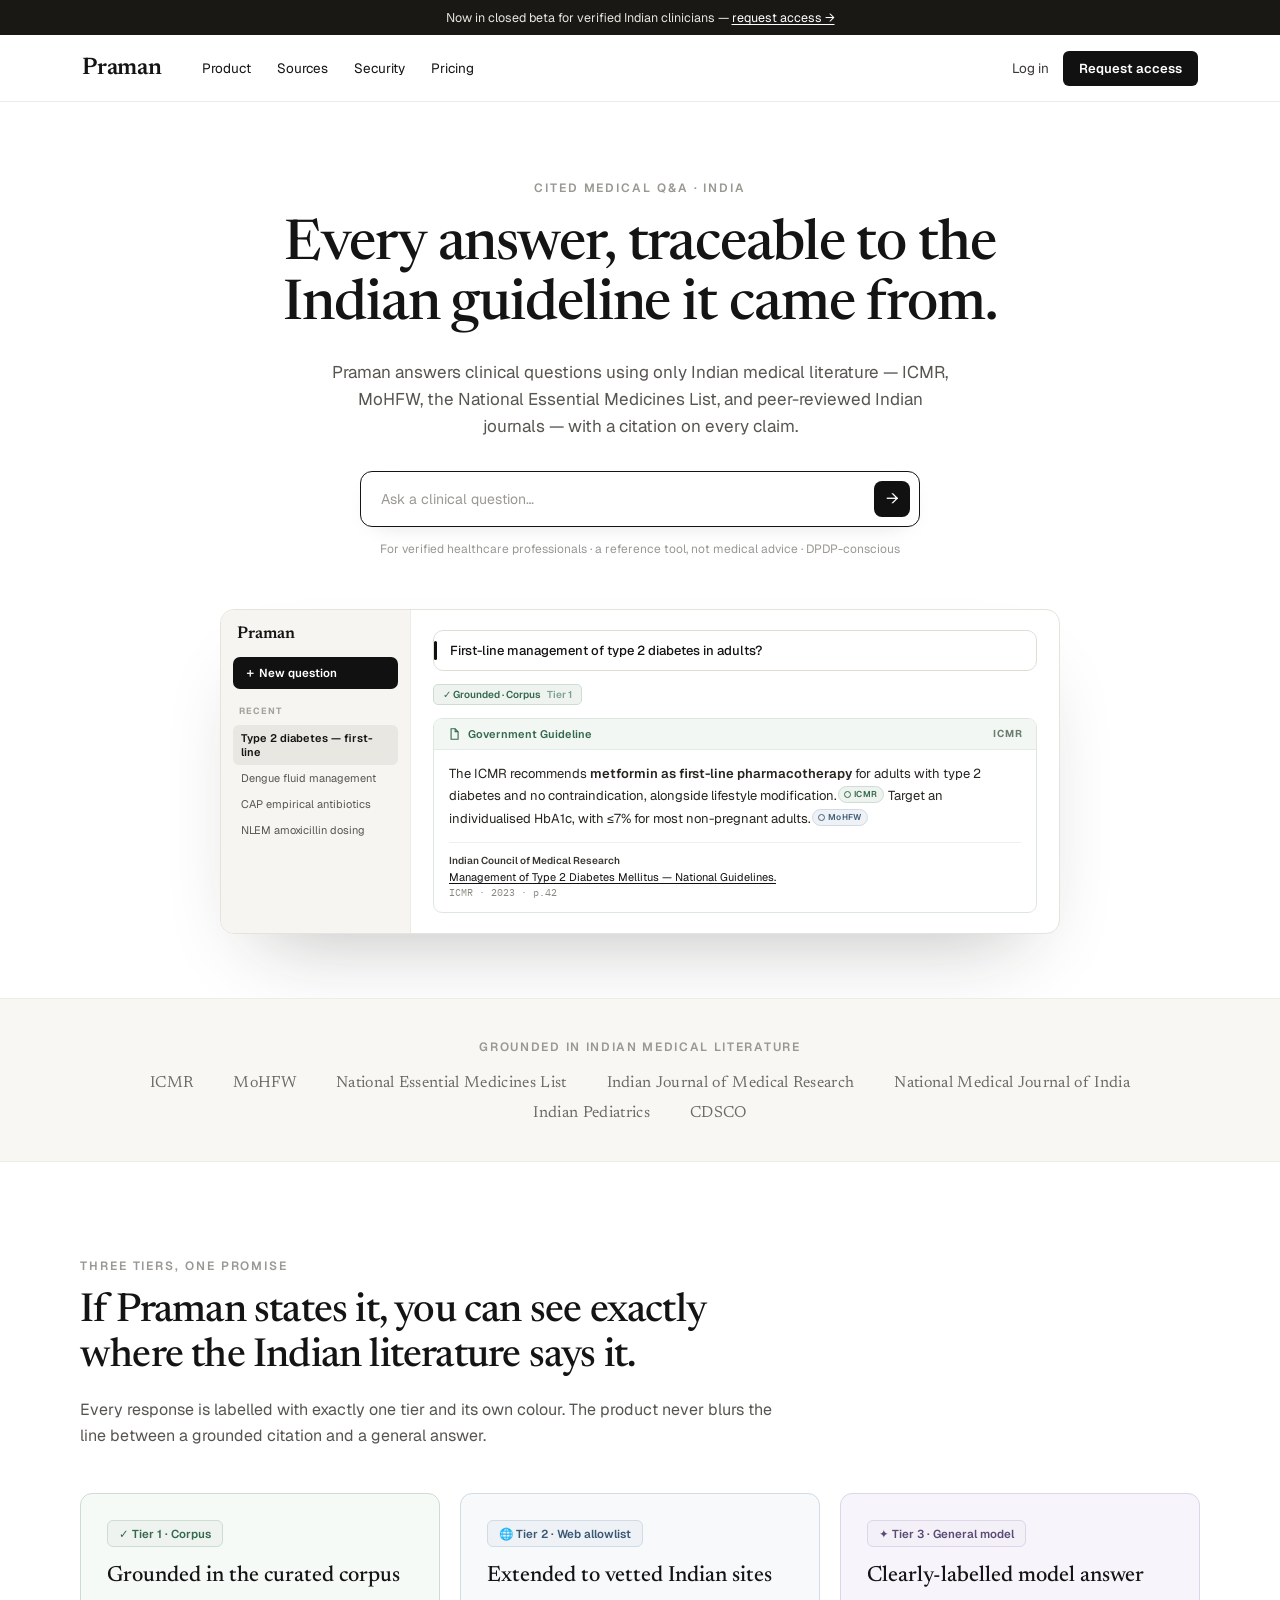
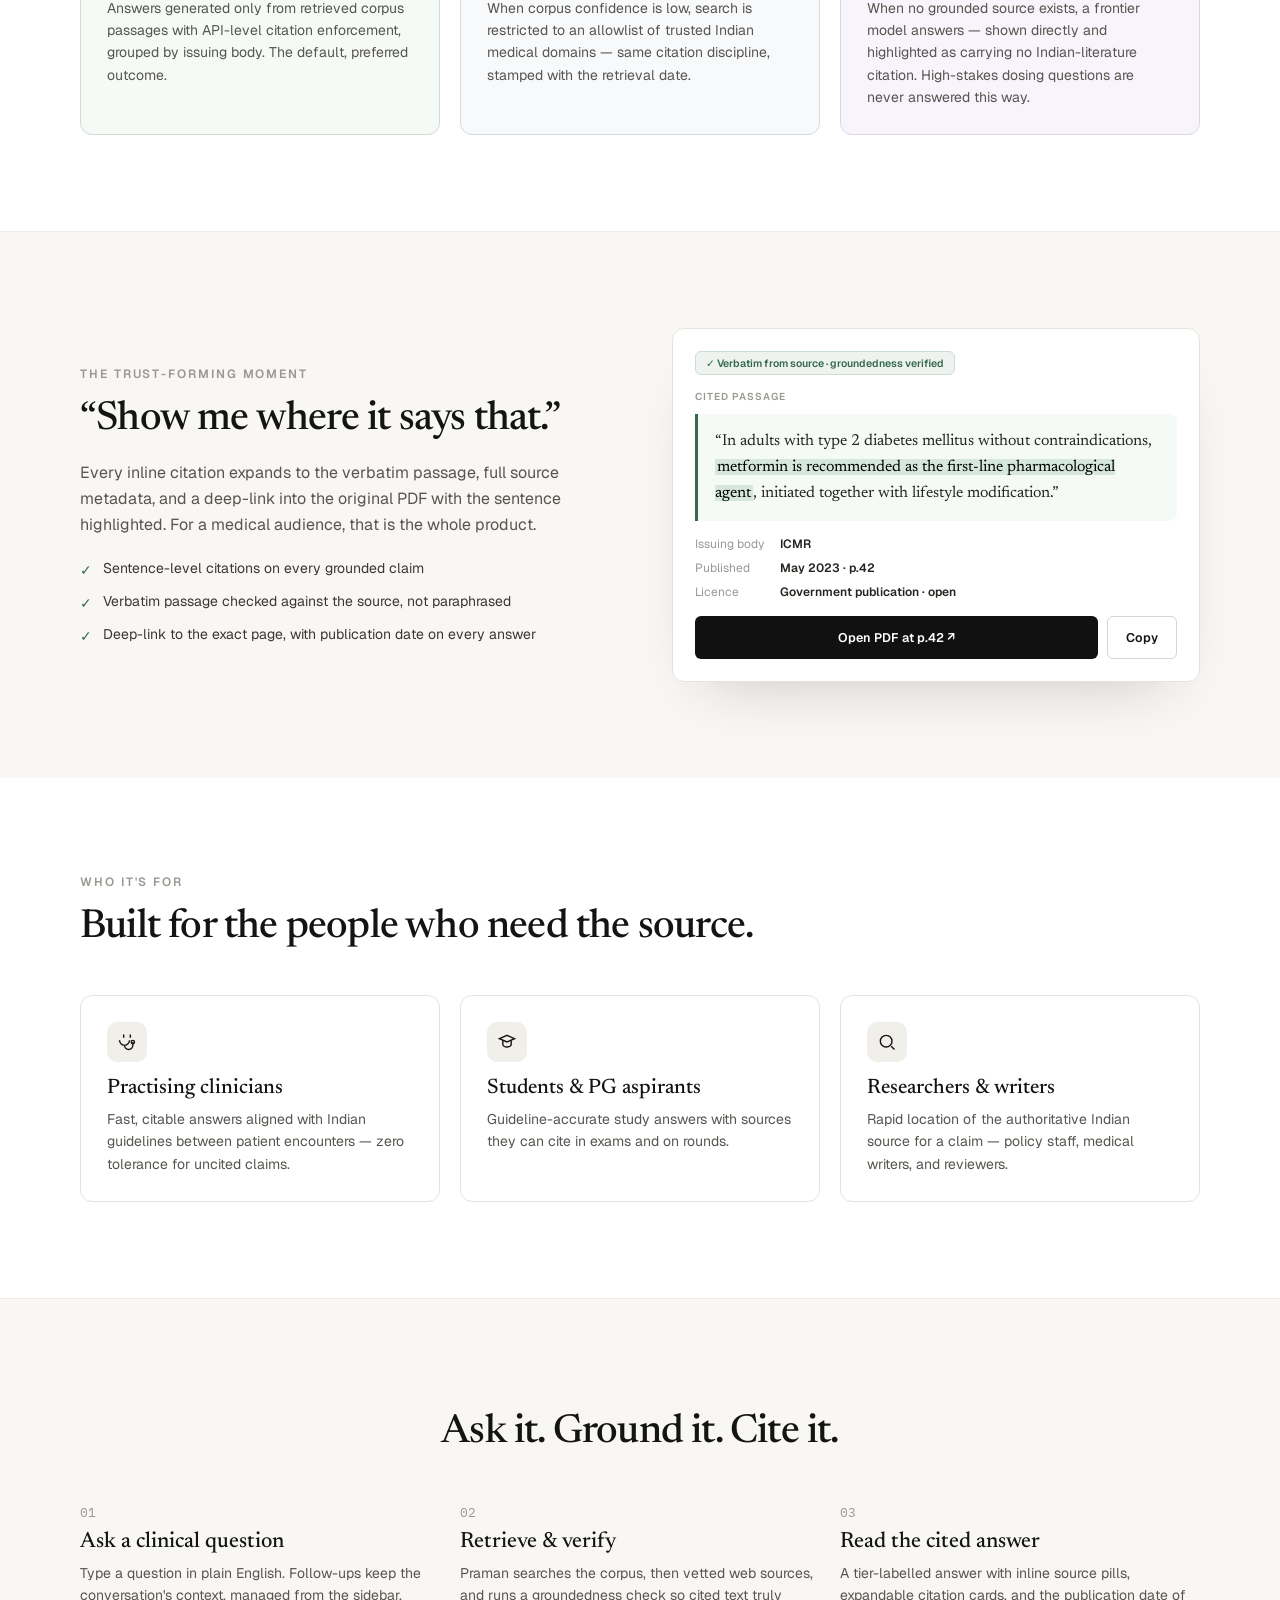
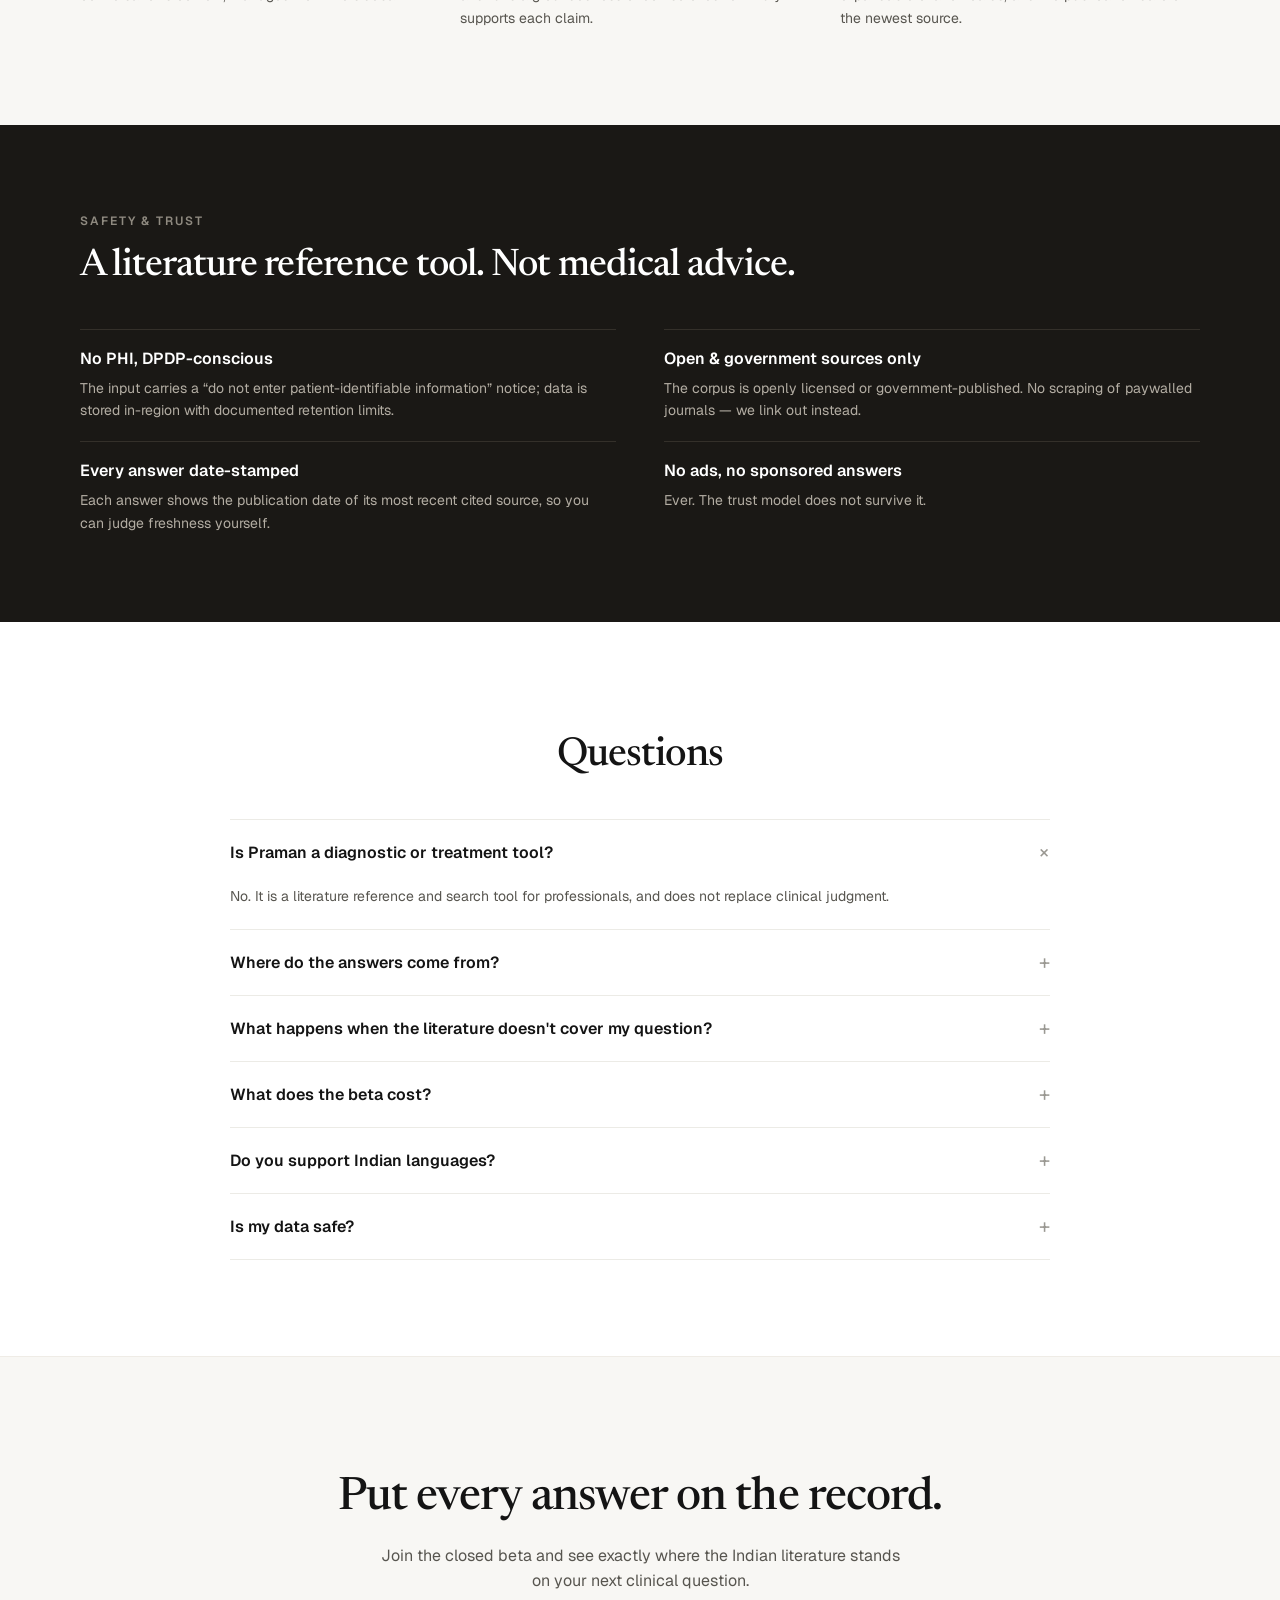
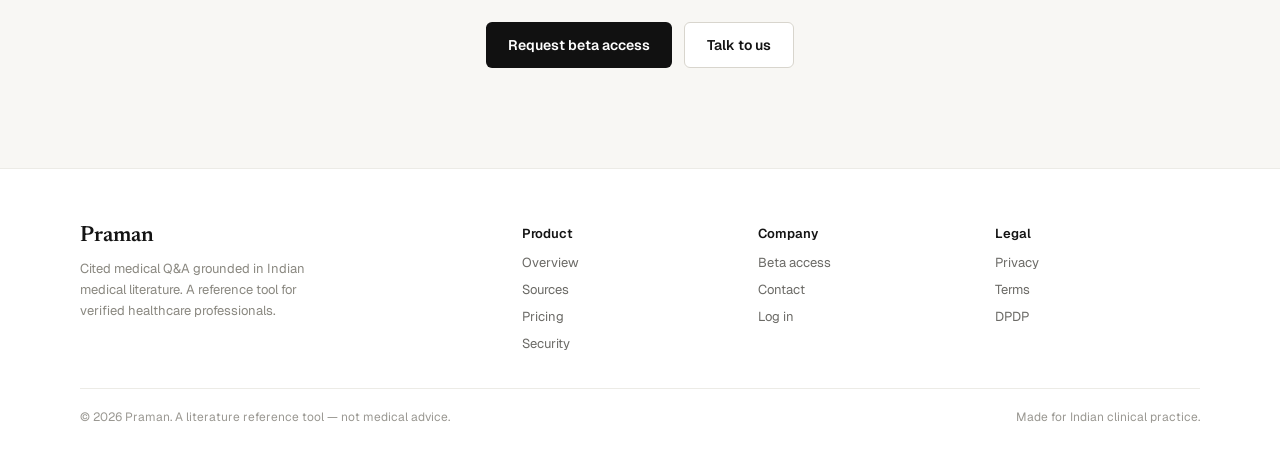
==== commit 3afc7806: "Rename the brand Pramana → Praman Case-sensitive replace of the display name "Pramana" → "Praman" ac" ====
--- a/index.html
+++ b/index.html
@@ -3,7 +3,7 @@
 <head>
 <meta charset="utf-8">
 <meta name="viewport" content="width=device-width, initial-scale=1">
-<title>Pramana — Every answer, traceable to the Indian guideline it came from</title>
+<title>Praman — Every answer, traceable to the Indian guideline it came from</title>
 <link rel="preconnect" href="https://fonts.googleapis.com">
 <link rel="preconnect" href="https://fonts.gstatic.com" crossorigin>
 <link href="https://fonts.googleapis.com/css2?family=Geist:wght@400;500;600;700&family=Newsreader:opsz,wght@6..72,400;6..72,500;6..72,600&family=IBM+Plex+Mono:wght@400;500&display=swap" rel="stylesheet">
@@ -17,13 +17,13 @@
   <nav class="site-nav">
     <div class="wrap-n site-nav-inner">
       <div class="site-nav-l">
-        <a class="site-logo" href="index.html">Pramana</a>
+        <a class="site-logo" href="index.html">Praman</a>
         <div class="site-links">
           <a href="#tiers">Product</a><a href="#sources">Sources</a><a href="#security">Security</a><a href="#pricing">Pricing</a>
         </div>
       </div>
       <div class="site-nav-r">
-        <a class="login-link" href="app.html">Log in</a>
+        <a class="login-link" href="login.html">Log in</a>
         <button class="cta-btn" data-open-access>Request access</button>
       </div>
     </div>
@@ -34,7 +34,7 @@
     <div class="hero-inner">
       <div class="eyebrow">Cited medical Q&amp;A · India</div>
       <h1>Every answer, traceable to the<br>Indian guideline it came from.</h1>
-      <p class="hero-sub">Pramana answers clinical questions using only Indian medical literature — ICMR, MoHFW, the National Essential Medicines List, and peer-reviewed Indian journals — with a citation on every claim.</p>
+      <p class="hero-sub">Praman answers clinical questions using only Indian medical literature — ICMR, MoHFW, the National Essential Medicines List, and peer-reviewed Indian journals — with a citation on every claim.</p>
       <form class="hero-ask" id="heroAsk">
         <input type="text" placeholder="Ask a clinical question…" aria-label="Ask a clinical question">
         <button type="submit" aria-label="Ask">→</button>
@@ -46,7 +46,7 @@
     <div class="hero-mock">
       <div style="display:flex;">
         <div class="mock-side" style="width:190px;flex:none;background:#f6f5f2;border-right:1px solid #ecebe6;padding:14px 12px;">
-          <div style="font-family:var(--serif);font-size:17px;font-weight:600;color:#141414;padding:2px 4px 14px;">Pramana</div>
+          <div style="font-family:var(--serif);font-size:17px;font-weight:600;color:#141414;padding:2px 4px 14px;">Praman</div>
           <div style="display:flex;align-items:center;gap:7px;background:#111;color:#fff;font-size:11.5px;font-weight:600;padding:8px 11px;border-radius:7px;">＋ New question</div>
           <div style="font-size:9px;font-weight:700;letter-spacing:.11em;text-transform:uppercase;color:#a5a29a;padding:16px 6px 8px;">Recent</div>
           <div style="padding:6px 8px;border-radius:6px;background:#e9e7e1;font-size:11px;font-weight:600;color:#141414;">Type 2 diabetes — first-line</div>
@@ -92,7 +92,7 @@
     <div class="wrap">
       <div style="max-width:720px;">
         <div class="eyebrow">Three tiers, one promise</div>
-        <h2>If Pramana states it, you can see exactly where the Indian literature says it.</h2>
+        <h2>If Praman states it, you can see exactly where the Indian literature says it.</h2>
         <p class="section-sub">Every response is labelled with exactly one tier and its own colour. The product never blurs the line between a grounded citation and a general answer.</p>
       </div>
       <div class="grid3">
@@ -178,7 +178,7 @@
       <h2 style="text-align:center;">Ask it. Ground it. Cite it.</h2>
       <div class="grid3" style="margin-top:48px;">
         <div class="step"><div class="step-num">01</div><h3>Ask a clinical question</h3><p>Type a question in plain English. Follow-ups keep the conversation's context, managed from the sidebar.</p></div>
-        <div class="step"><div class="step-num">02</div><h3>Retrieve &amp; verify</h3><p>Pramana searches the corpus, then vetted web sources, and runs a groundedness check so cited text truly supports each claim.</p></div>
+        <div class="step"><div class="step-num">02</div><h3>Retrieve &amp; verify</h3><p>Praman searches the corpus, then vetted web sources, and runs a groundedness check so cited text truly supports each claim.</p></div>
         <div class="step"><div class="step-num">03</div><h3>Read the cited answer</h3><p>A tier-labelled answer with inline source pills, expandable citation cards, and the publication date of the newest source.</p></div>
       </div>
     </div>
@@ -206,7 +206,7 @@
       <h2 style="text-align:center;">Questions</h2>
       <div style="margin-top:40px;" id="faq">
         <div class="faq-item open">
-          <div class="faq-q"><h3>Is Pramana a diagnostic or treatment tool?</h3><span class="faq-toggle">+</span></div>
+          <div class="faq-q"><h3>Is Praman a diagnostic or treatment tool?</h3><span class="faq-toggle">+</span></div>
           <div class="faq-a"><p>No. It is a literature reference and search tool for professionals, and does not replace clinical judgment.</p></div>
         </div>
         <div class="faq-item">
@@ -249,15 +249,15 @@
   <footer class="site-footer">
     <div class="wrap footer-grid">
       <div>
-        <div style="font-family:var(--serif);font-size:22px;font-weight:600;color:var(--ink);">Pramana</div>
+        <div style="font-family:var(--serif);font-size:22px;font-weight:600;color:var(--ink);">Praman</div>
         <p style="font-size:13px;line-height:1.6;color:var(--faint);margin:12px 0 0;max-width:260px;">Cited medical Q&amp;A grounded in Indian medical literature. A reference tool for verified healthcare professionals.</p>
       </div>
       <div class="footer-col"><div class="footer-head">Product</div><a href="#tiers">Overview</a><a href="#sources">Sources</a><a href="#pricing">Pricing</a><a href="#security">Security</a></div>
-      <div class="footer-col"><div class="footer-head">Company</div><a data-open-access>Beta access</a><a data-open-access>Contact</a><a href="app.html">Log in</a></div>
+      <div class="footer-col"><div class="footer-head">Company</div><a data-open-access>Beta access</a><a data-open-access>Contact</a><a href="login.html">Log in</a></div>
       <div class="footer-col"><div class="footer-head">Legal</div><a>Privacy</a><a>Terms</a><a>DPDP</a></div>
     </div>
     <div class="wrap footer-base">
-      <div>© 2026 Pramana. A literature reference tool — not medical advice.</div>
+      <div>© 2026 Praman. A literature reference tool — not medical advice.</div>
       <div>Made for Indian clinical practice.</div>
     </div>
   </footer>
@@ -300,6 +300,7 @@
     </div>
   </div>
 
-  <script src="js/site.js"></script>
+  <script src="js/api.js?v=4"></script>
+  <script src="js/site.js?v=4"></script>
 </body>
 </html>
--- a/css/styles.css
+++ b/css/styles.css
@@ -1,5 +1,5 @@
 /* ============================================================
-   Pramana — design tokens lifted from the User Flow canvas
+   Praman — design tokens lifted from the User Flow canvas
    ============================================================ */
 :root{
   /* surface */
@@ -225,6 +225,13 @@
 .badge-t1{background:var(--t1-bg);border:1px solid var(--t1-br);color:var(--t1);}
 .badge-t2{background:var(--t2-bg);border:1px solid var(--t2-br);color:var(--t2);}
 .badge-t3{background:var(--t3-bg);border:1px solid var(--t3-br);color:var(--t3-ink);}
+/* still grounded and cited, but not Indian literature — read as a caution,
+   not as a failure, so it sits between the Tier 2 blue and the Tier 3 ochre. */
+.badge-intl{background:#f3efe6;border:1px solid #ddd2ba;color:#7a6636;}
+.intl-note{display:flex;align-items:flex-start;gap:8px;margin-top:12px;padding:10px 13px;
+  background:#faf7f0;border:1px solid #e6dcc6;border-radius:var(--radius-block);
+  font-size:11.5px;line-height:1.55;color:#6f5d33;}
+.intl-note svg{flex:none;margin-top:2px;stroke:#a08b52;}
 
 /* source-grouped answer card */
 .src-card{border:1px solid var(--t1-br);border-radius:var(--radius-block);overflow:hidden;margin-top:14px;}
@@ -238,6 +245,21 @@
 .src-body{padding:14px 15px;}
 .src-body .prose{font-size:12.5px;line-height:1.78;color:#26241f;}
 .src-body .prose b{font-weight:600;}
+
+/* structured answer prose — headings, mechanism lists, source quotes */
+.prose p{margin:0 0 9px;}
+.prose p:last-child{margin-bottom:0;}
+.prose strong{font-weight:600;color:#161512;}
+.ans-h{font-size:12.5px;font-weight:600;color:#161512;margin:15px 0 7px;letter-spacing:-.005em;}
+.prose > .ans-h:first-child{margin-top:0;}
+.ans-l{margin:0 0 10px;padding-left:19px;}
+.ans-l li{margin-bottom:4px;padding-left:2px;}
+.ans-l li::marker{color:#8d8a82;font-size:.92em;}
+.ans-q{
+  margin:10px 0;padding:2px 0 2px 13px;border-left:2px solid var(--t2-br);
+  color:#4a473f;font-style:italic;
+}
+.pill-row{margin-top:9px;display:flex;flex-wrap:wrap;gap:5px;}
 .src-foot{margin-top:12px;padding-top:12px;border-top:1px solid var(--hair);}
 .src-issuer{font-size:10px;font-weight:600;color:var(--body);}
 .src-title-link{display:block;margin-top:3px;font-size:10.5px;color:var(--ink);text-decoration:underline;text-underline-offset:2px;line-height:1.4;cursor:pointer;}
--- a/css/site.css
+++ b/css/site.css
@@ -1,5 +1,5 @@
 /* ============================================================
-   Pramana — marketing site (Home canvas)
+   Praman — marketing site (Home canvas)
    Standalone: loads after styles.css for tokens only.
    ============================================================ */
 body.sitepage{background:#fff;background-image:none;overflow-x:hidden;overflow-y:auto;}
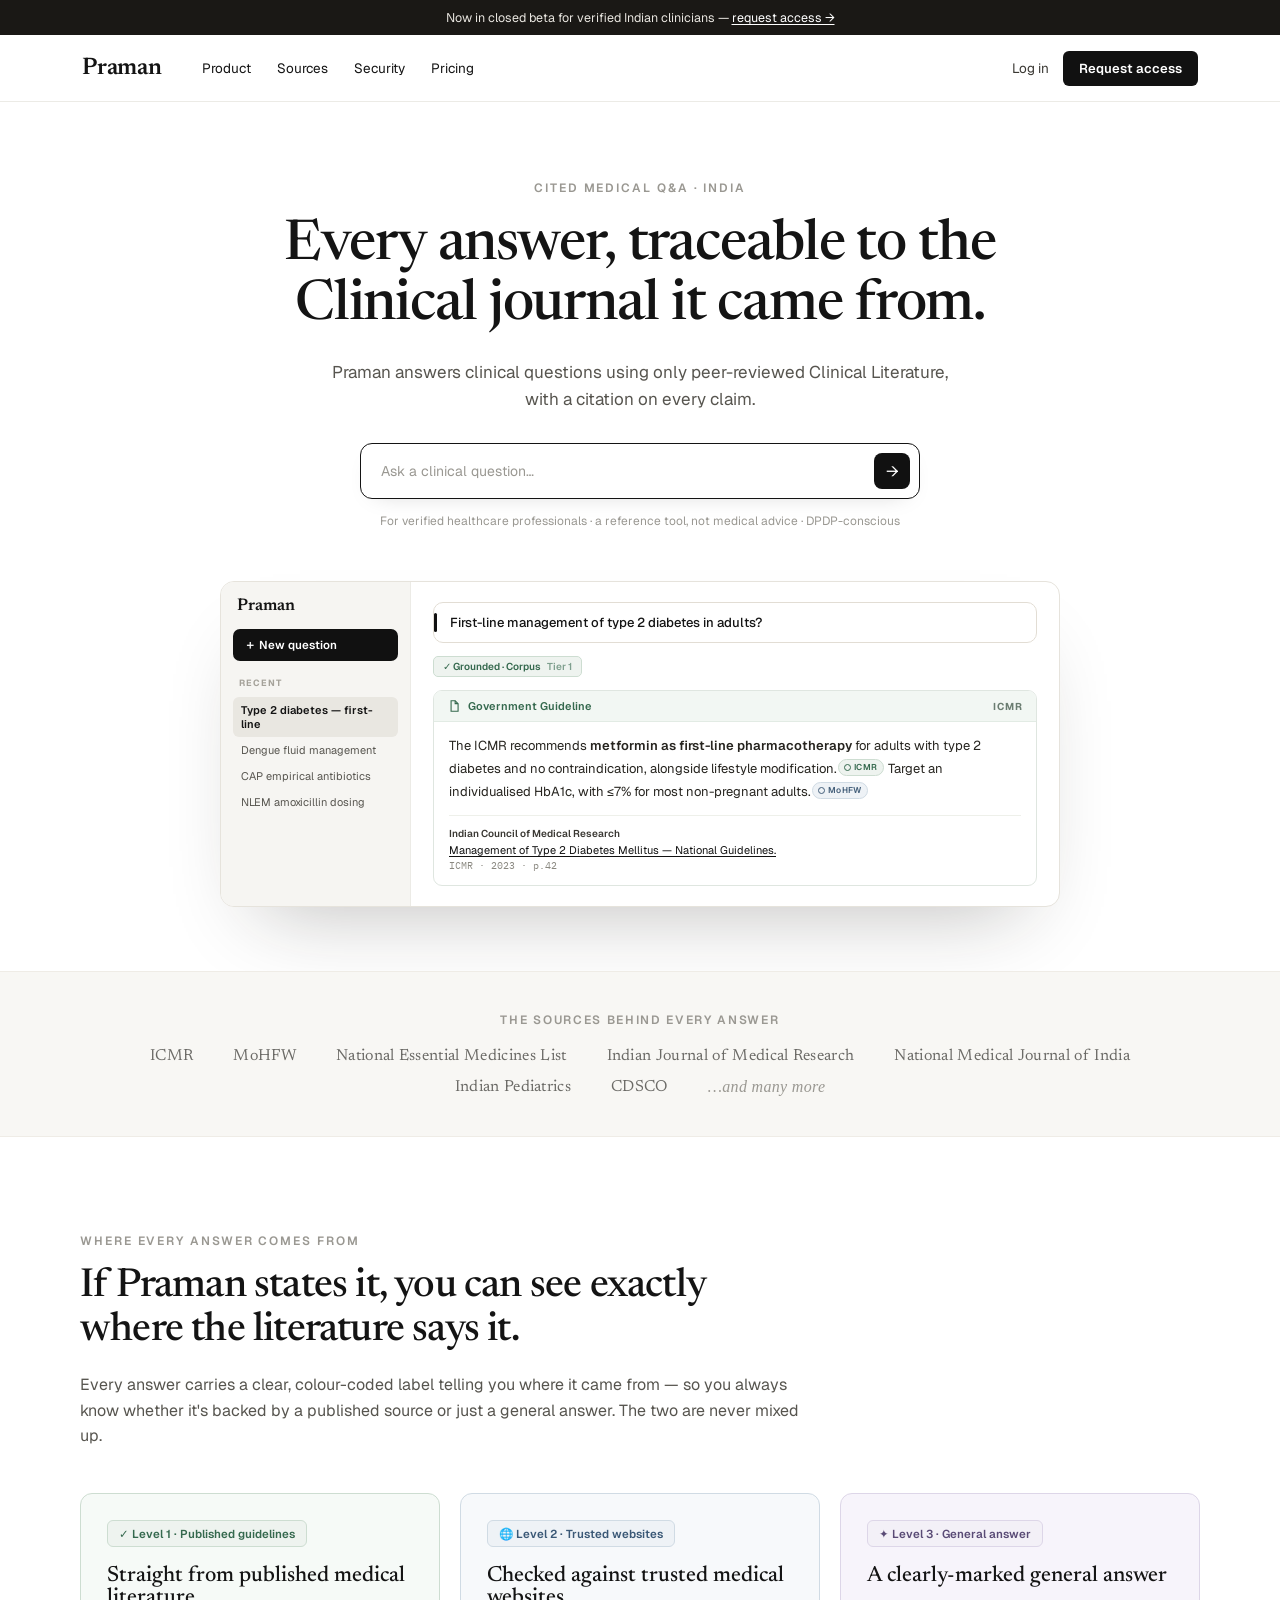
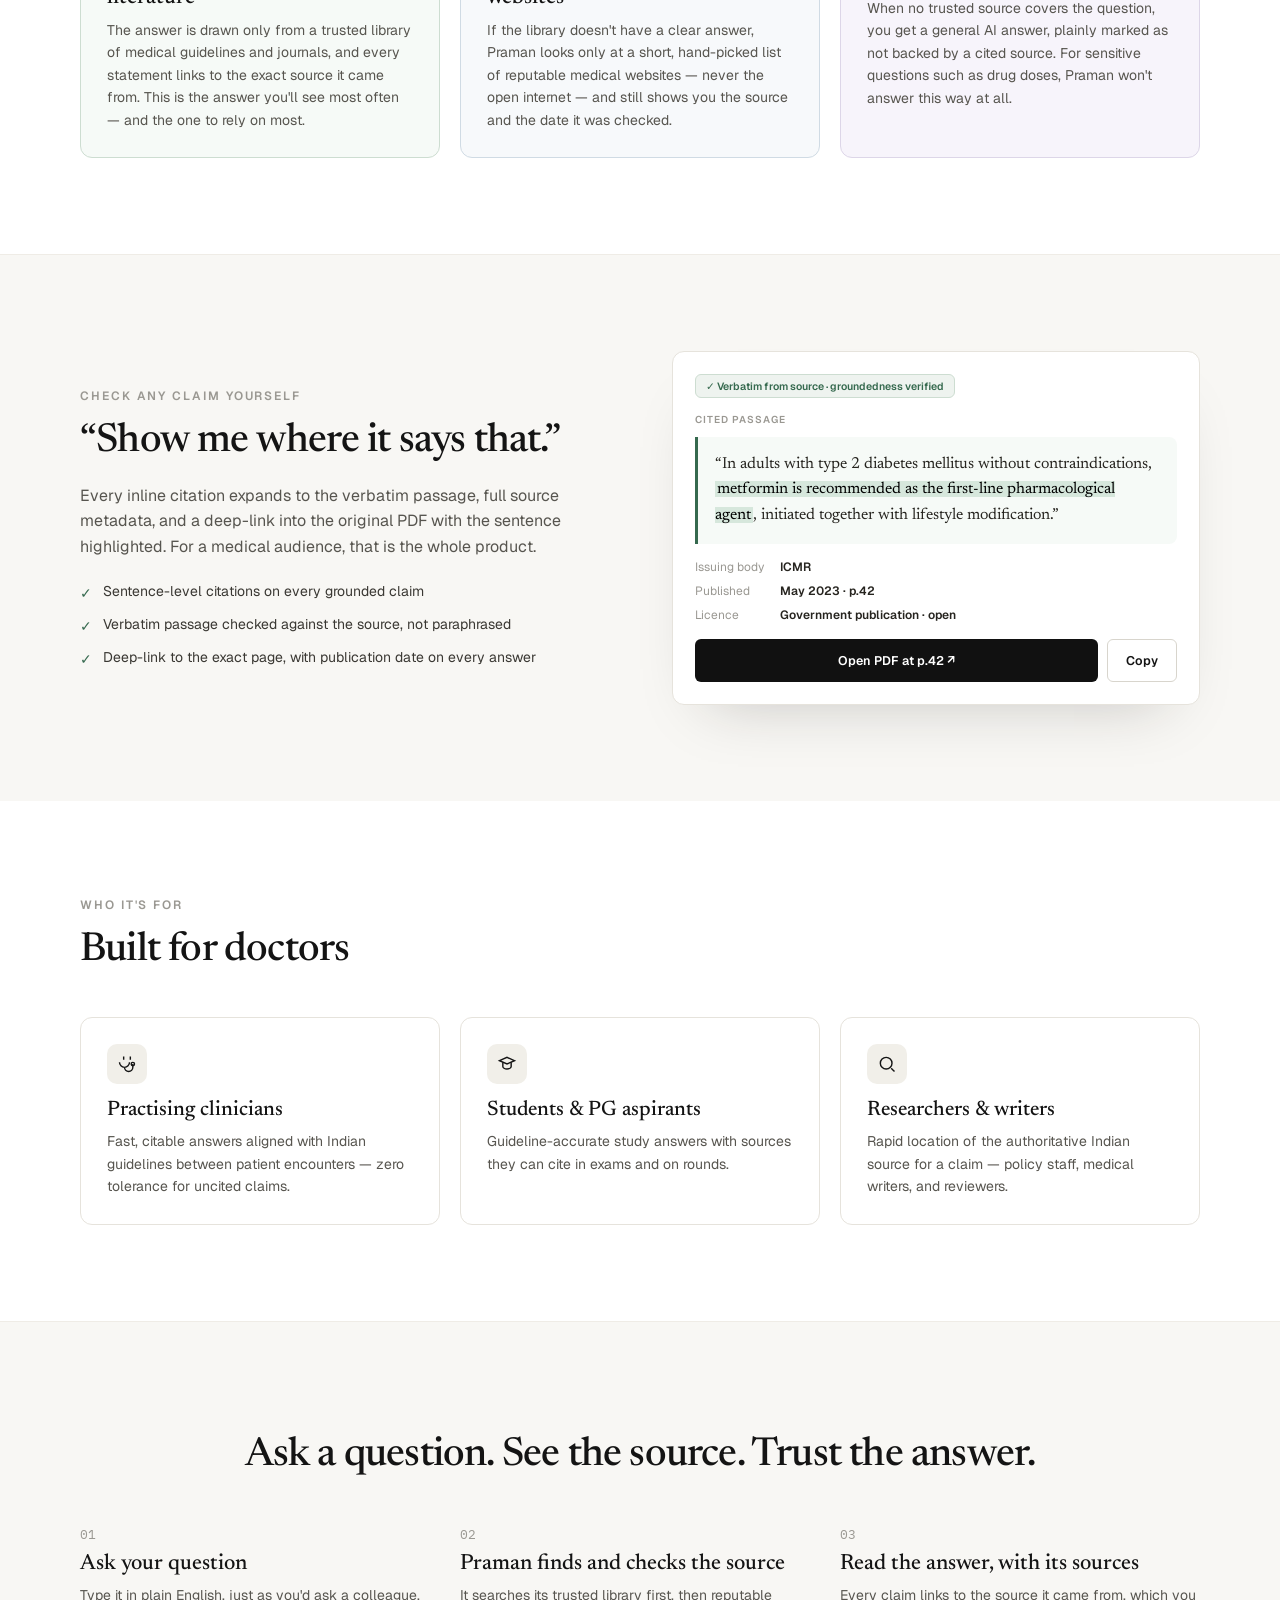
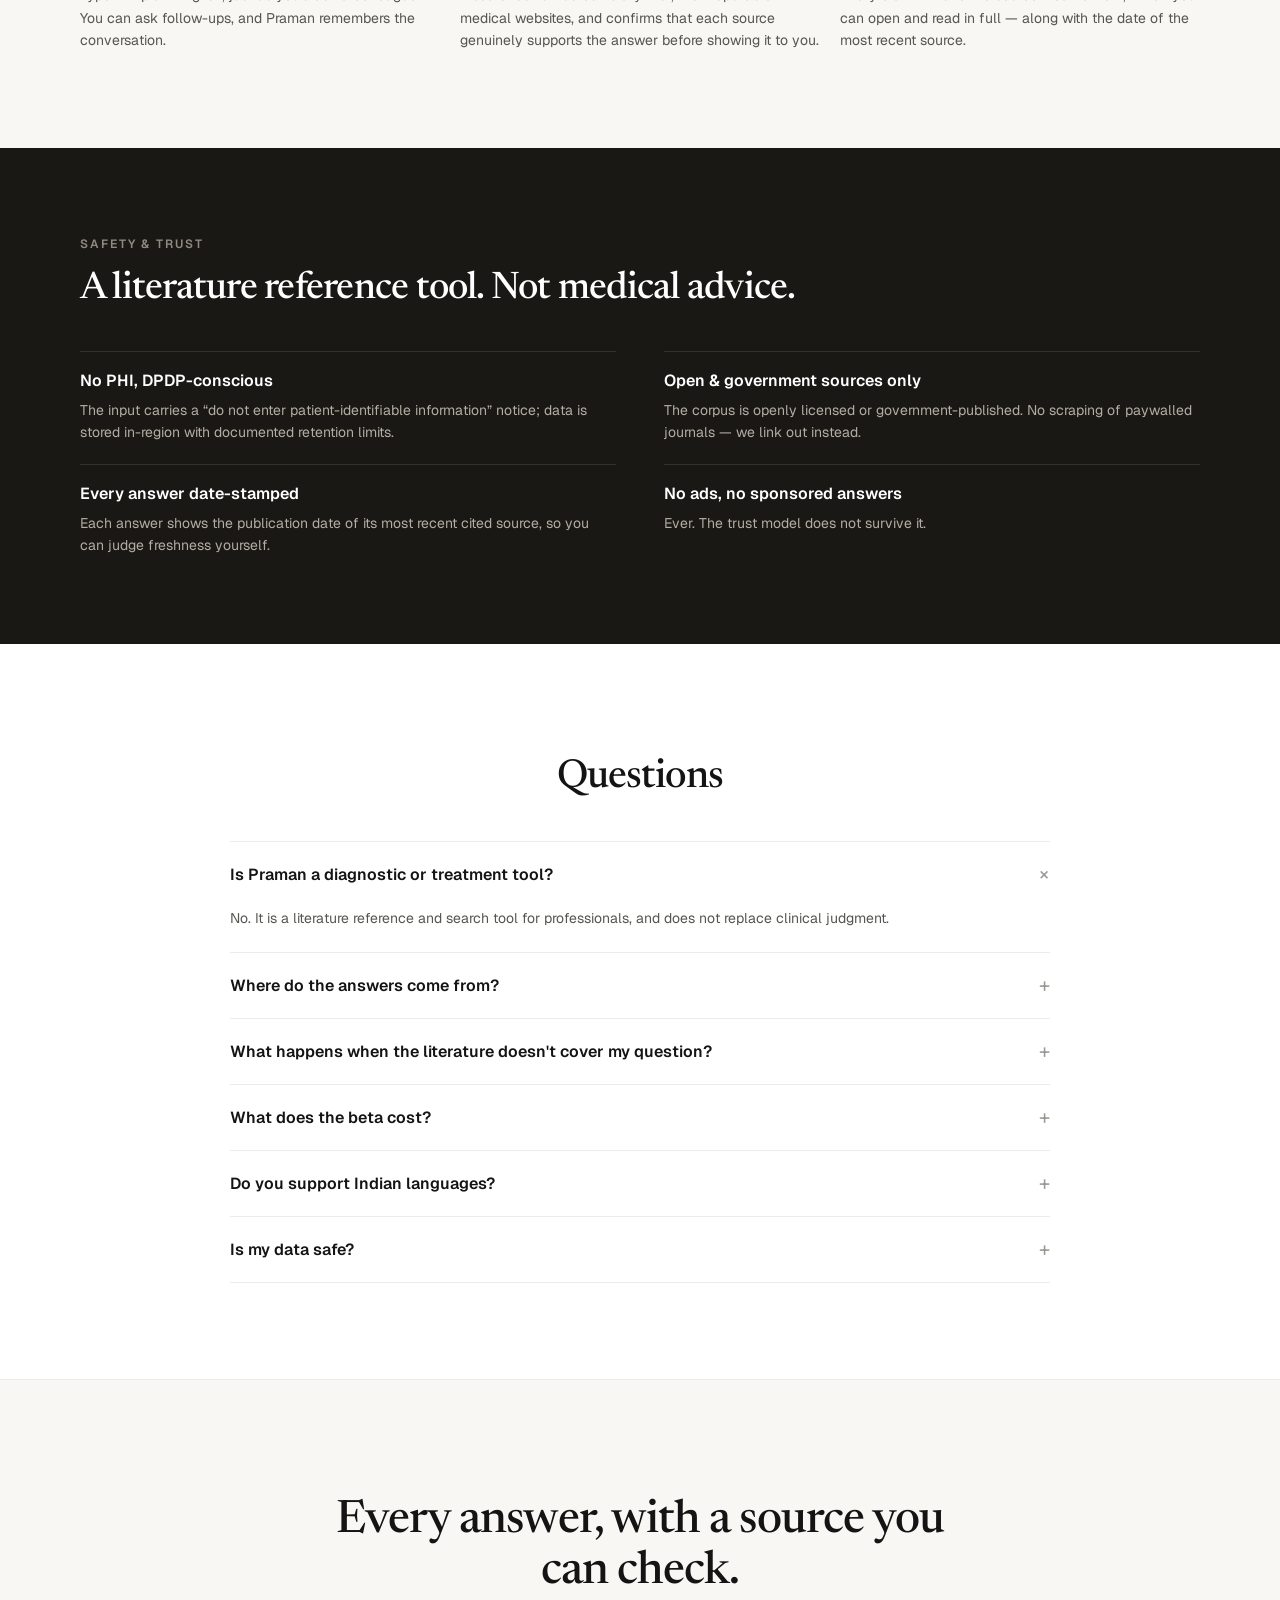
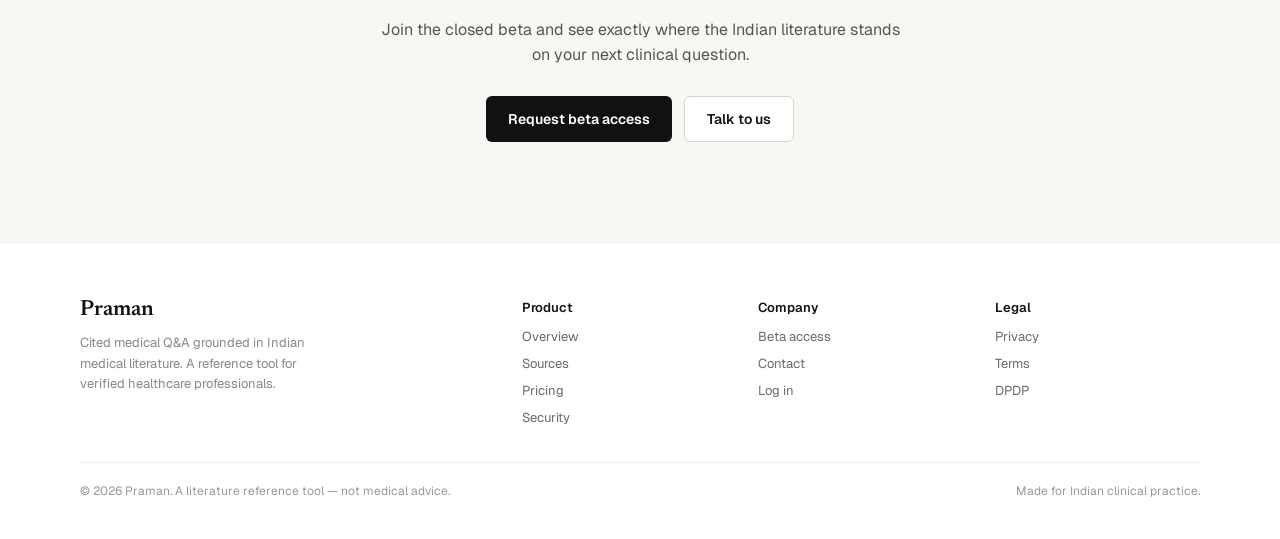
==== commit 7a234c8e: "Changes to the landing page - wording Remove Indian literature working and making it easier to under" ====
--- a/index.html
+++ b/index.html
@@ -33,8 +33,8 @@
   <header class="hero">
     <div class="hero-inner">
       <div class="eyebrow">Cited medical Q&amp;A · India</div>
-      <h1>Every answer, traceable to the<br>Indian guideline it came from.</h1>
-      <p class="hero-sub">Praman answers clinical questions using only Indian medical literature — ICMR, MoHFW, the National Essential Medicines List, and peer-reviewed Indian journals — with a citation on every claim.</p>
+      <h1>Every answer, traceable to the<br>Clinical journal it came from.</h1>
+      <p class="hero-sub">Praman answers clinical questions using only peer-reviewed Clinical Literature, with a citation on every claim.</p>
       <form class="hero-ask" id="heroAsk">
         <input type="text" placeholder="Ask a clinical question…" aria-label="Ask a clinical question">
         <button type="submit" aria-label="Ask">→</button>
@@ -81,9 +81,9 @@
 
   <!-- TRUST STRIP -->
   <section class="trust" id="sources">
-    <div class="eyebrow" style="letter-spacing:.14em;">Grounded in Indian medical literature</div>
+    <div class="eyebrow" style="letter-spacing:.14em;">The sources behind every answer</div>
     <div class="trust-row wrap">
-      <span>ICMR</span><span>MoHFW</span><span>National Essential Medicines List</span><span>Indian Journal of Medical Research</span><span>National Medical Journal of India</span><span>Indian Pediatrics</span><span>CDSCO</span>
+      <span>ICMR</span><span>MoHFW</span><span>National Essential Medicines List</span><span>Indian Journal of Medical Research</span><span>National Medical Journal of India</span><span>Indian Pediatrics</span><span>CDSCO</span><span style="font-style:italic;color:var(--faint-2);">…and many more</span>
     </div>
   </section>
 
@@ -91,25 +91,25 @@
   <section class="section" id="tiers">
     <div class="wrap">
       <div style="max-width:720px;">
-        <div class="eyebrow">Three tiers, one promise</div>
-        <h2>If Praman states it, you can see exactly where the Indian literature says it.</h2>
-        <p class="section-sub">Every response is labelled with exactly one tier and its own colour. The product never blurs the line between a grounded citation and a general answer.</p>
+        <div class="eyebrow">Where every answer comes from</div>
+        <h2>If Praman states it, you can see exactly where the literature says it.</h2>
+        <p class="section-sub">Every answer carries a clear, colour-coded label telling you where it came from — so you always know whether it's backed by a published source or just a general answer. The two are never mixed up.</p>
       </div>
       <div class="grid3">
         <div class="tier-card t1">
-          <span class="tier-badge b1">✓ Tier 1 · Corpus</span>
-          <h3>Grounded in the curated corpus</h3>
-          <p>Answers generated only from retrieved corpus passages with API-level citation enforcement, grouped by issuing body. The default, preferred outcome.</p>
+          <span class="tier-badge b1">✓ Level 1 · Published guidelines</span>
+          <h3>Straight from published medical literature</h3>
+          <p>The answer is drawn only from a trusted library of medical guidelines and journals, and every statement links to the exact source it came from. This is the answer you'll see most often — and the one to rely on most.</p>
         </div>
         <div class="tier-card t2">
-          <span class="tier-badge b2">🌐 Tier 2 · Web allowlist</span>
-          <h3>Extended to vetted Indian sites</h3>
-          <p>When corpus confidence is low, search is restricted to an allowlist of trusted Indian medical domains — same citation discipline, stamped with the retrieval date.</p>
+          <span class="tier-badge b2">🌐 Level 2 · Trusted websites</span>
+          <h3>Checked against trusted medical websites</h3>
+          <p>If the library doesn't have a clear answer, Praman looks only at a short, hand-picked list of reputable medical websites — never the open internet — and still shows you the source and the date it was checked.</p>
         </div>
         <div class="tier-card t3">
-          <span class="tier-badge b3">✦ Tier 3 · General model</span>
-          <h3>Clearly-labelled model answer</h3>
-          <p>When no grounded source exists, a frontier model answers — shown directly and highlighted as carrying no Indian-literature citation. High-stakes dosing questions are never answered this way.</p>
+          <span class="tier-badge b3">✦ Level 3 · General answer</span>
+          <h3>A clearly-marked general answer</h3>
+          <p>When no trusted source covers the question, you get a general AI answer, plainly marked as not backed by a cited source. For sensitive questions such as drug doses, Praman won't answer this way at all.</p>
         </div>
       </div>
     </div>
@@ -119,7 +119,7 @@
   <section class="section alt" id="security">
     <div class="wrap grid2">
       <div>
-        <div class="eyebrow">The trust-forming moment</div>
+        <div class="eyebrow">Check any claim yourself</div>
         <h2>“Show me where it says that.”</h2>
         <p class="section-sub">Every inline citation expands to the verbatim passage, full source metadata, and a deep-link into the original PDF with the sentence highlighted. For a medical audience, that is the whole product.</p>
         <div class="feature-checks">
@@ -150,7 +150,7 @@
     <div class="wrap">
       <div style="max-width:720px;">
         <div class="eyebrow">Who it's for</div>
-        <h2>Built for the people who need the source.</h2>
+        <h2>Built for doctors</h2>
       </div>
       <div class="grid3">
         <div class="aud-card">
@@ -175,11 +175,11 @@
   <!-- HOW IT WORKS -->
   <section class="section alt">
     <div class="wrap">
-      <h2 style="text-align:center;">Ask it. Ground it. Cite it.</h2>
+      <h2 style="text-align:center;">Ask a question. See the source. Trust the answer.</h2>
       <div class="grid3" style="margin-top:48px;">
-        <div class="step"><div class="step-num">01</div><h3>Ask a clinical question</h3><p>Type a question in plain English. Follow-ups keep the conversation's context, managed from the sidebar.</p></div>
-        <div class="step"><div class="step-num">02</div><h3>Retrieve &amp; verify</h3><p>Praman searches the corpus, then vetted web sources, and runs a groundedness check so cited text truly supports each claim.</p></div>
-        <div class="step"><div class="step-num">03</div><h3>Read the cited answer</h3><p>A tier-labelled answer with inline source pills, expandable citation cards, and the publication date of the newest source.</p></div>
+        <div class="step"><div class="step-num">01</div><h3>Ask your question</h3><p>Type it in plain English, just as you'd ask a colleague. You can ask follow-ups, and Praman remembers the conversation.</p></div>
+        <div class="step"><div class="step-num">02</div><h3>Praman finds and checks the source</h3><p>It searches its trusted library first, then reputable medical websites, and confirms that each source genuinely supports the answer before showing it to you.</p></div>
+        <div class="step"><div class="step-num">03</div><h3>Read the answer, with its sources</h3><p>Every claim links to the source it came from, which you can open and read in full — along with the date of the most recent source.</p></div>
       </div>
     </div>
   </section>
@@ -236,7 +236,7 @@
   <!-- FINAL CTA -->
   <section class="section alt" style="padding:100px 32px;">
     <div style="max-width:760px;margin:0 auto;text-align:center;">
-      <h2 style="font-size:clamp(32px,4vw,46px);">Put every answer on the record.</h2>
+      <h2 style="font-size:clamp(32px,4vw,46px);">Every answer, with a source you can check.</h2>
       <p class="section-sub" style="max-width:540px;margin-left:auto;margin-right:auto;">Join the closed beta and see exactly where the Indian literature stands on your next clinical question.</p>
       <div style="margin-top:28px;display:flex;justify-content:center;gap:12px;flex-wrap:wrap;">
         <button class="cta-btn lg" data-open-access>Request beta access</button>
